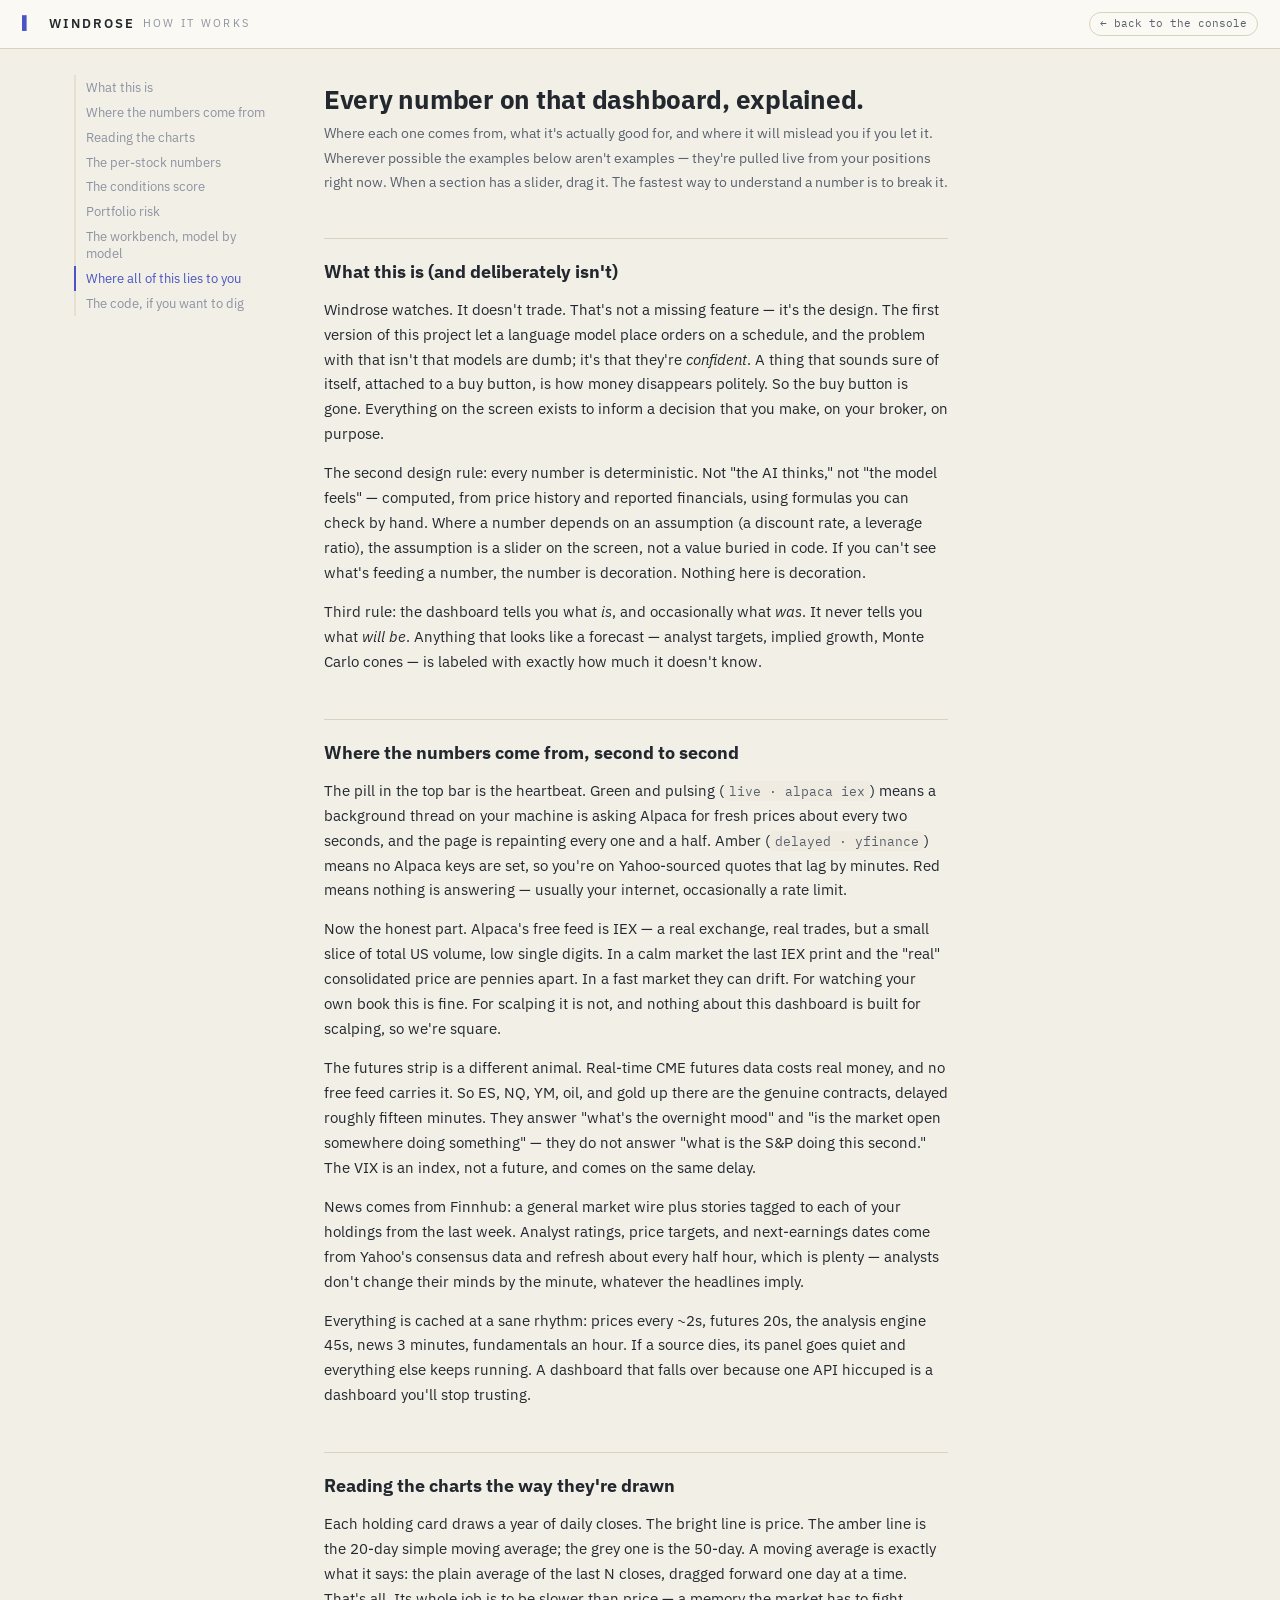
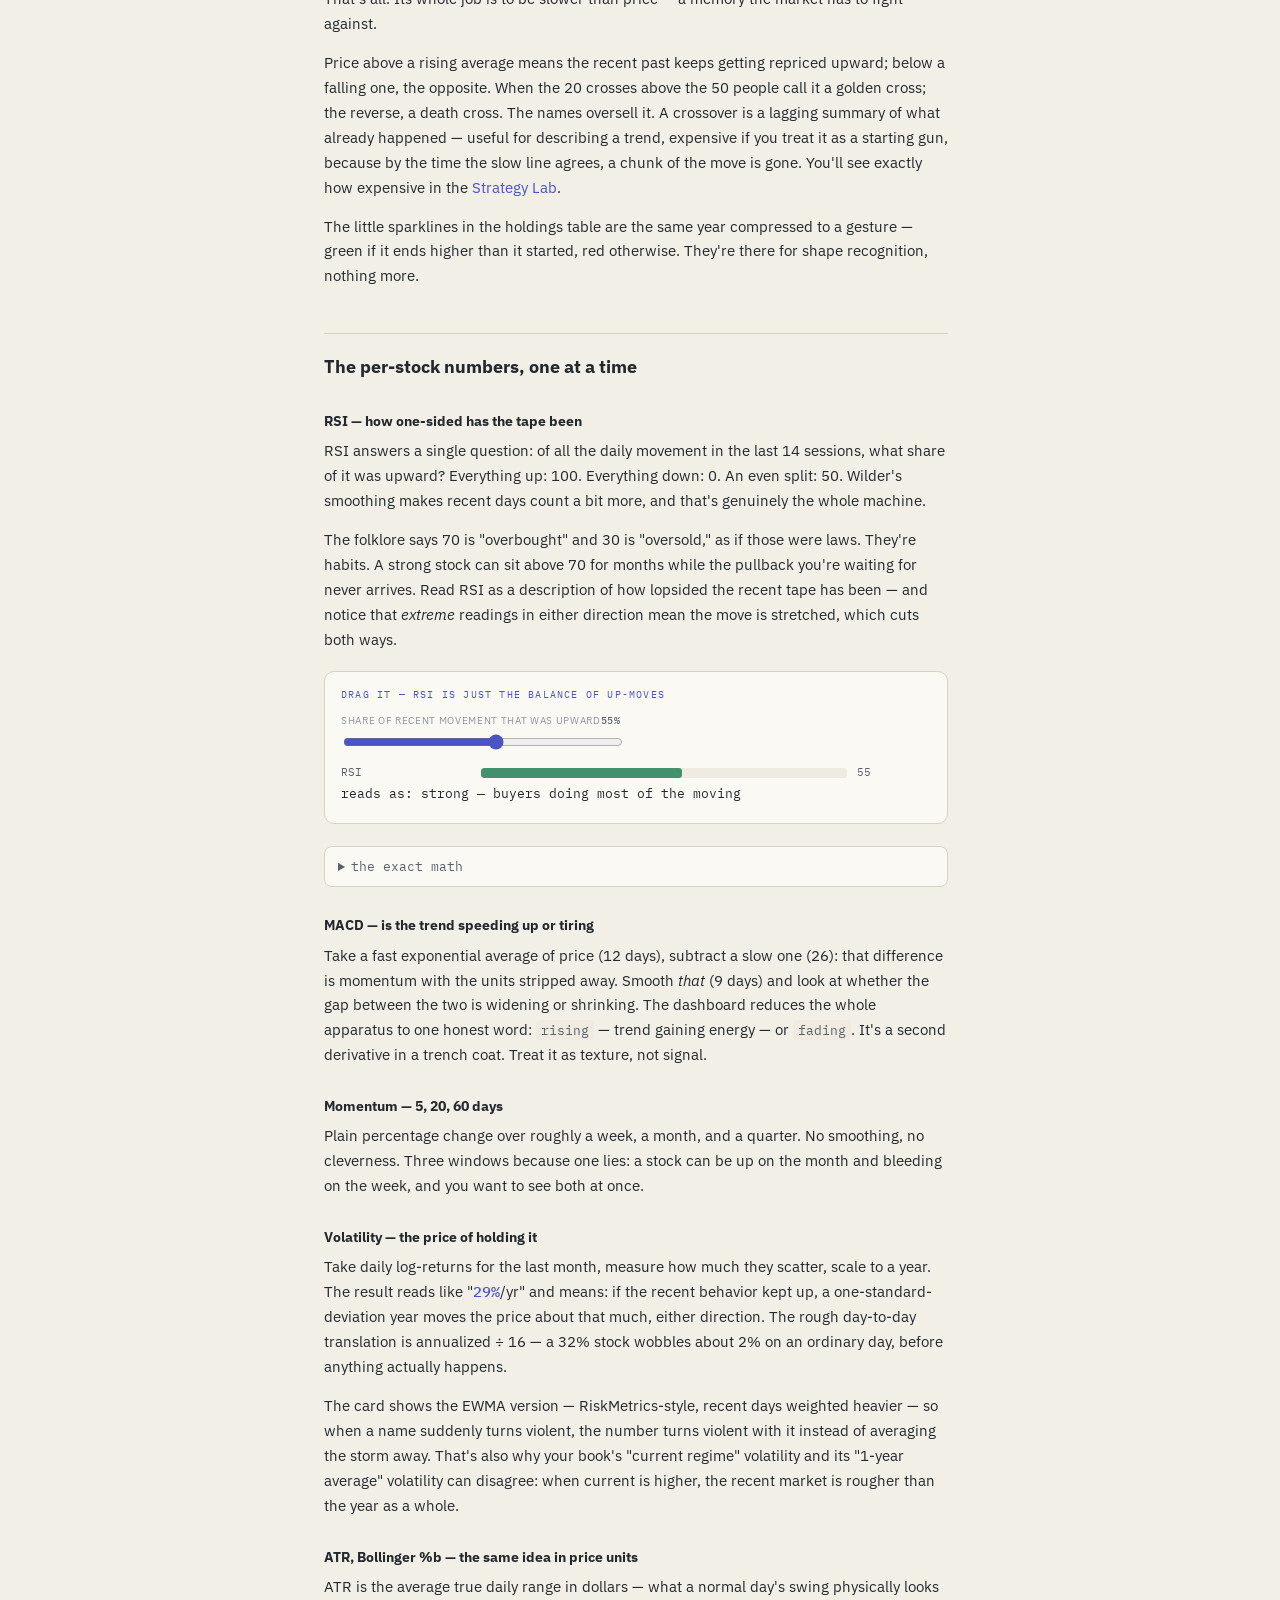
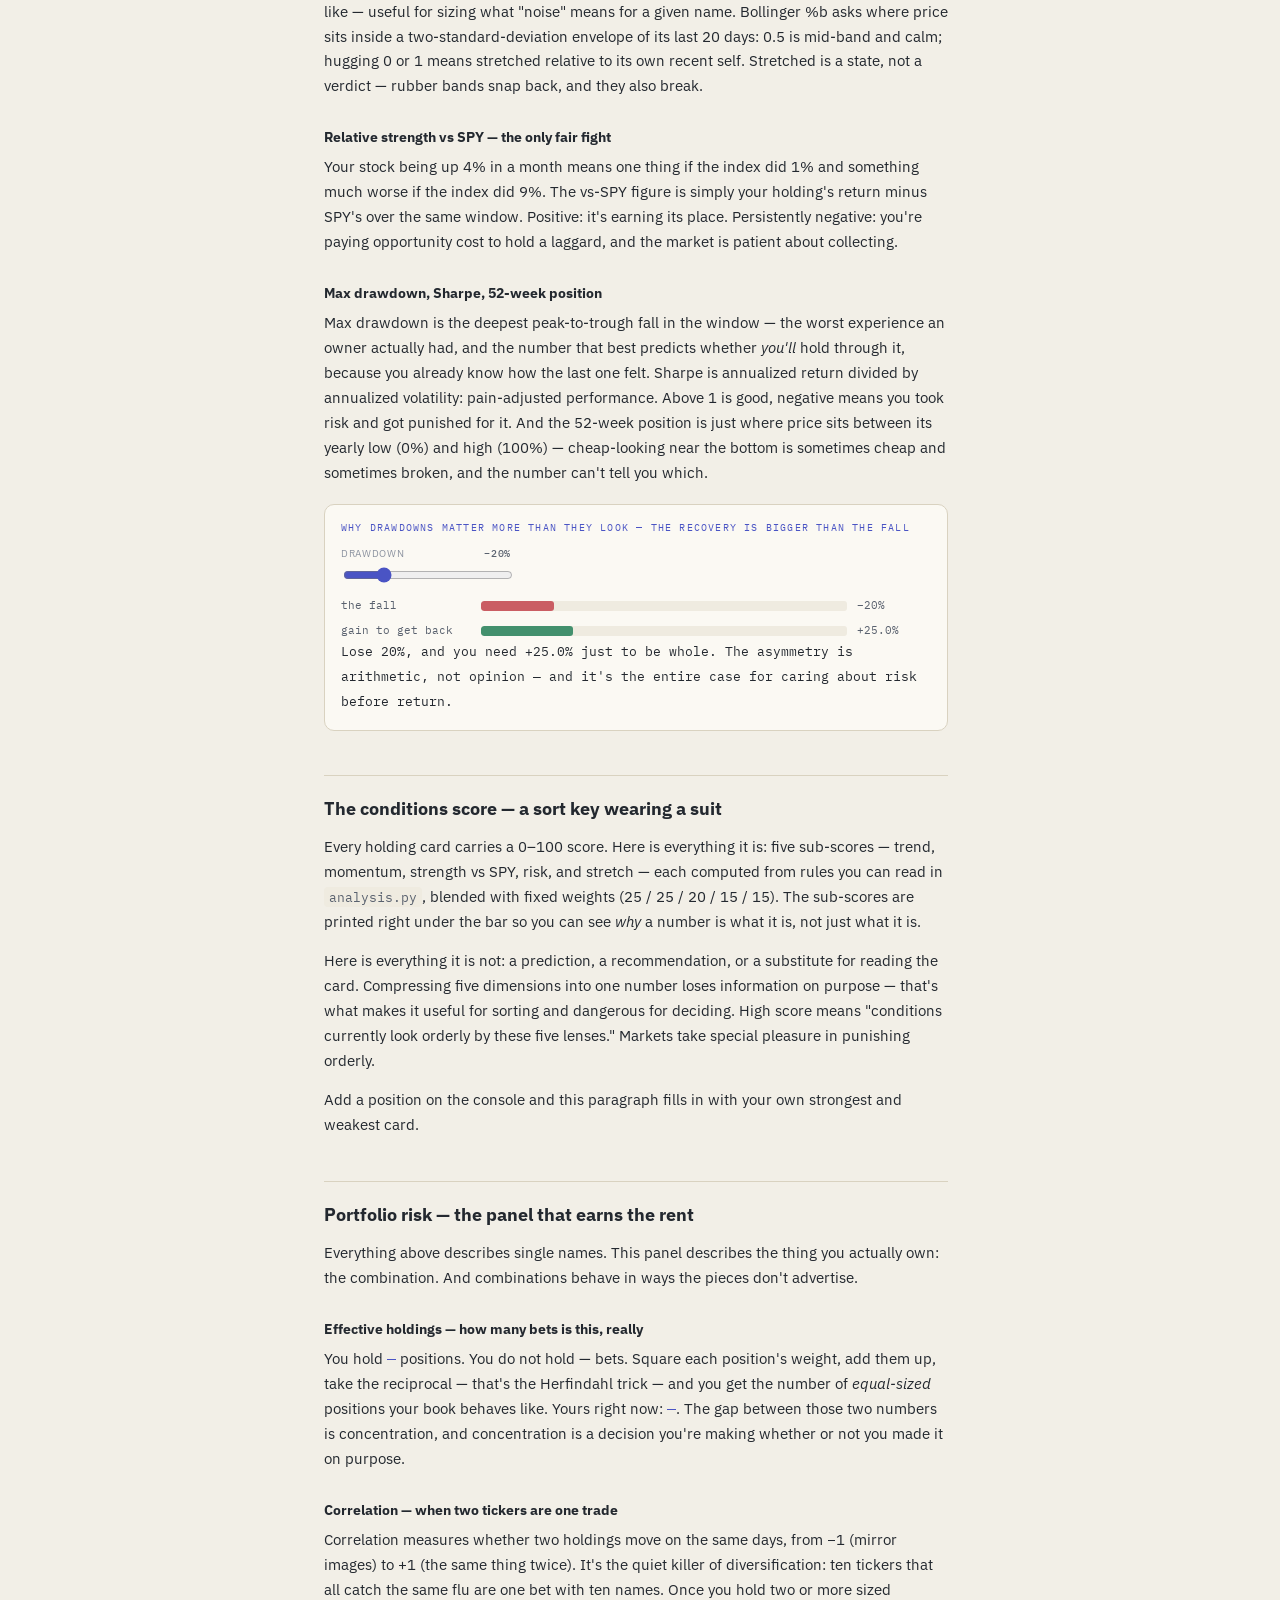
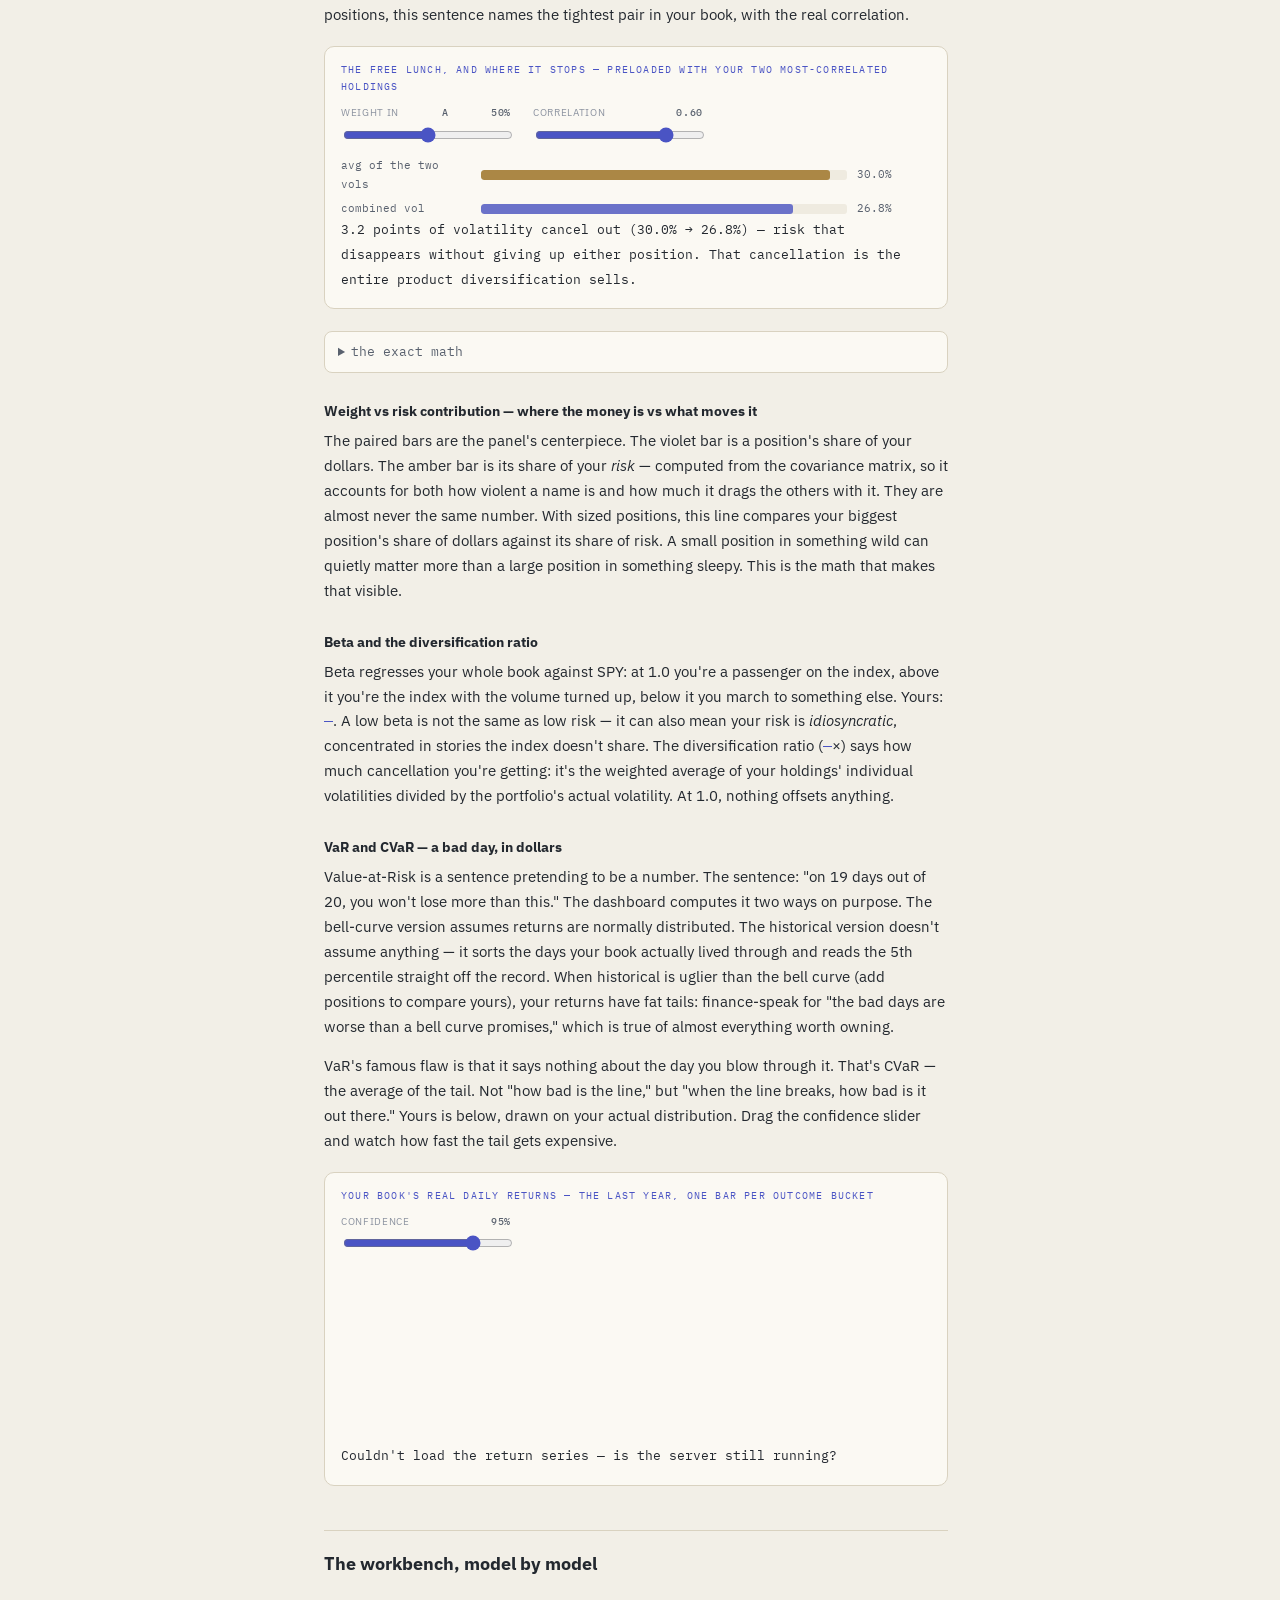
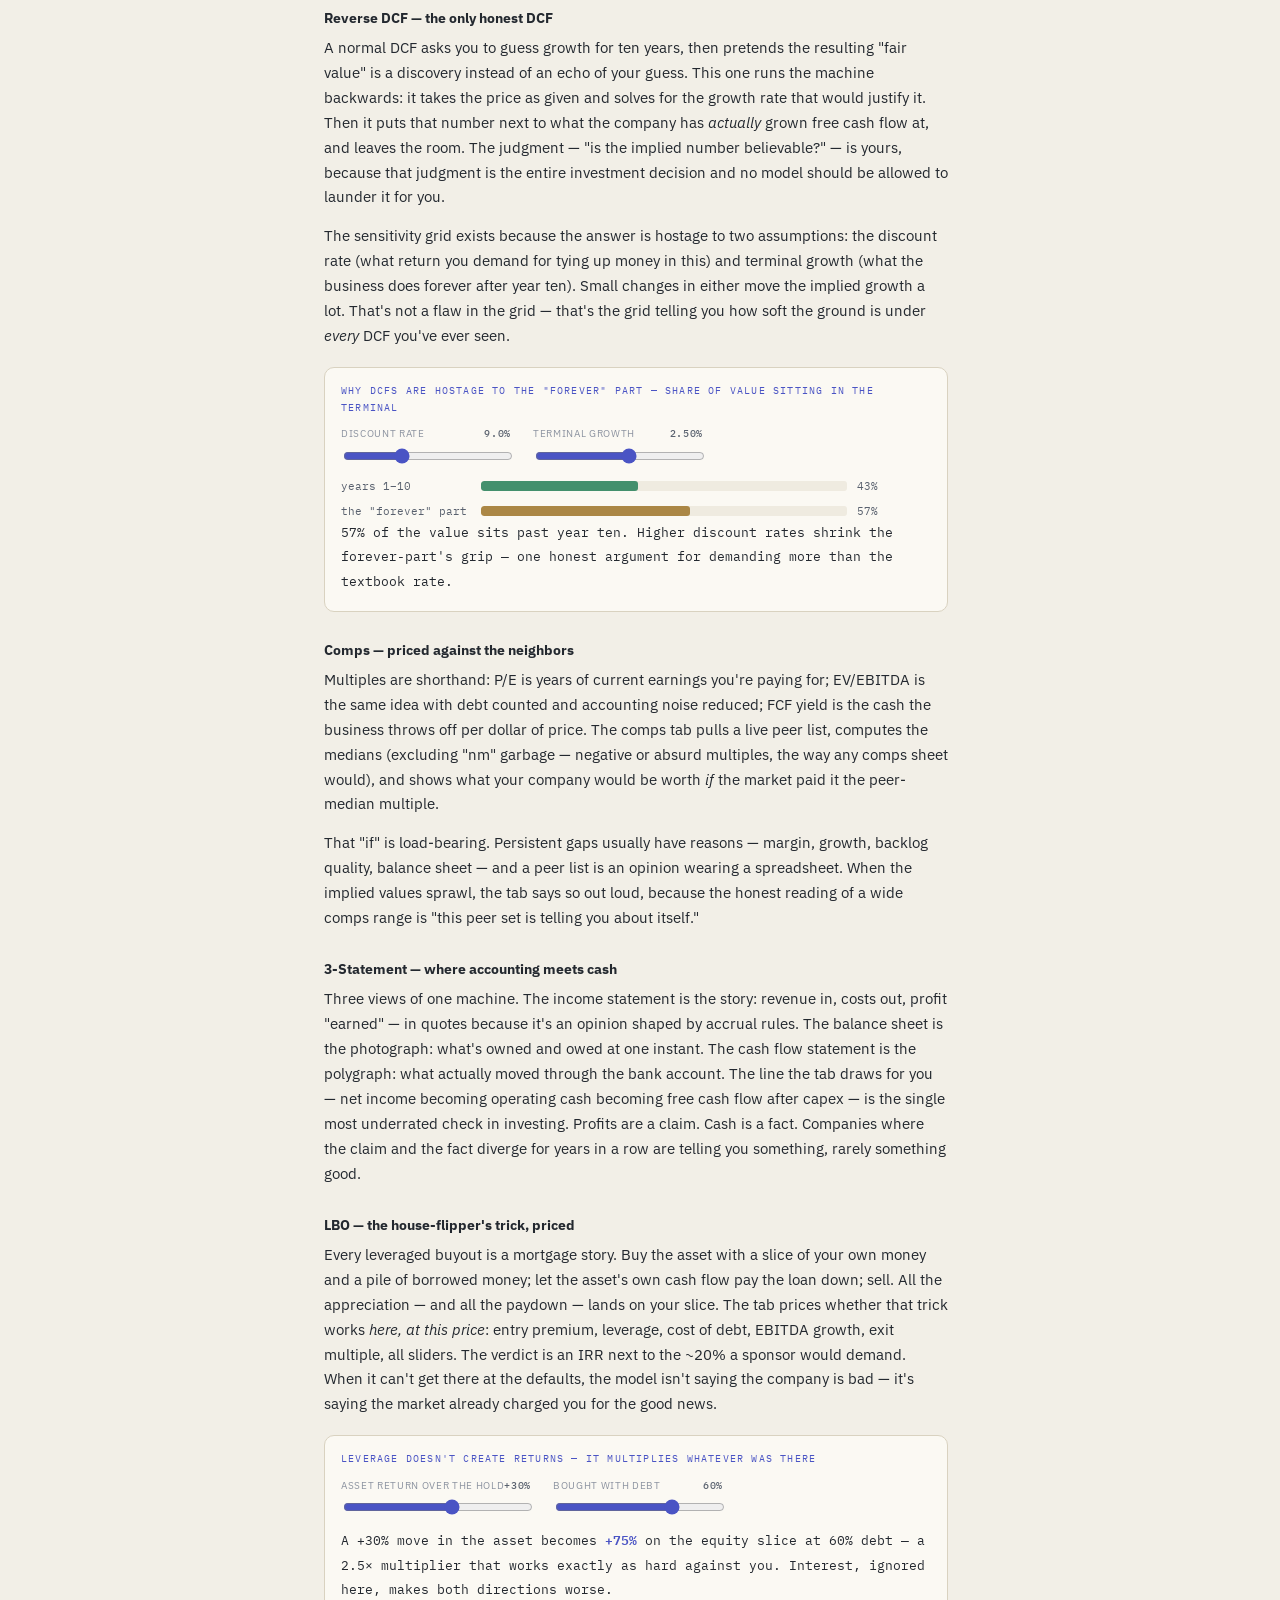
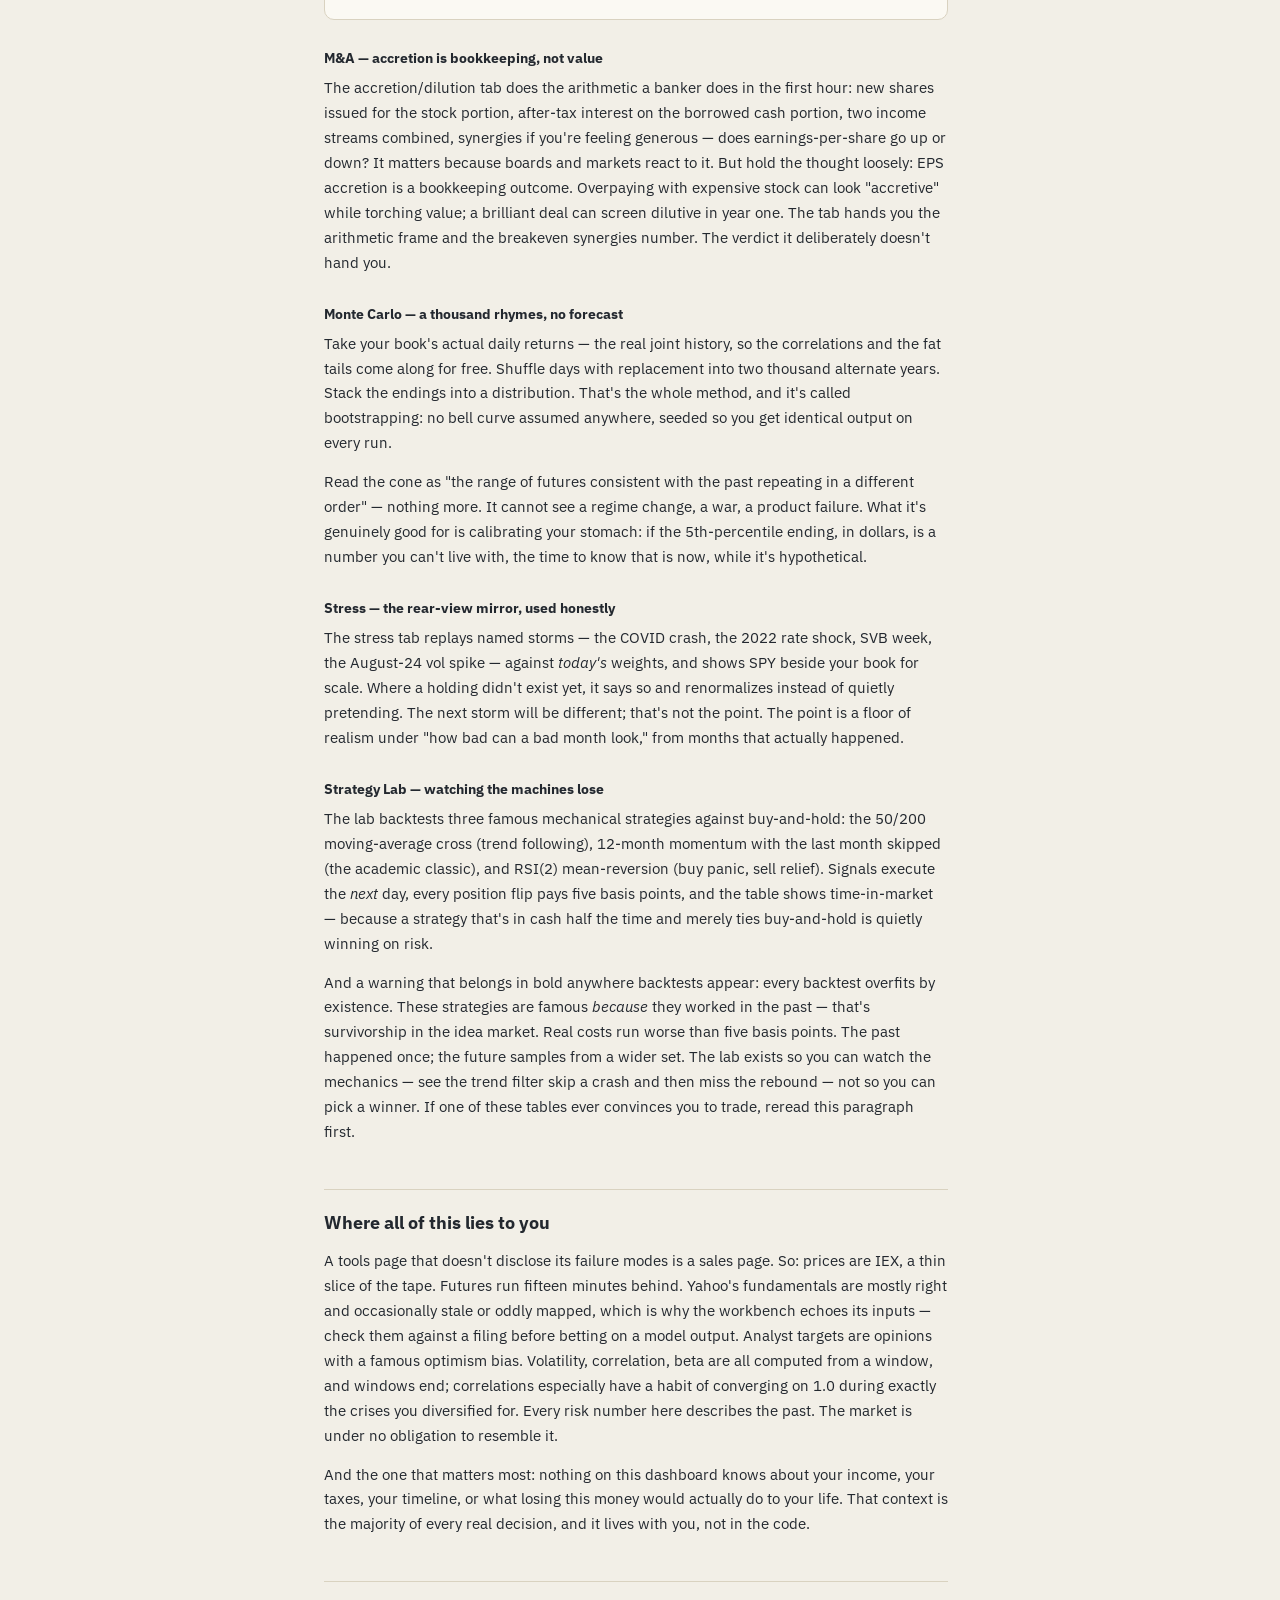
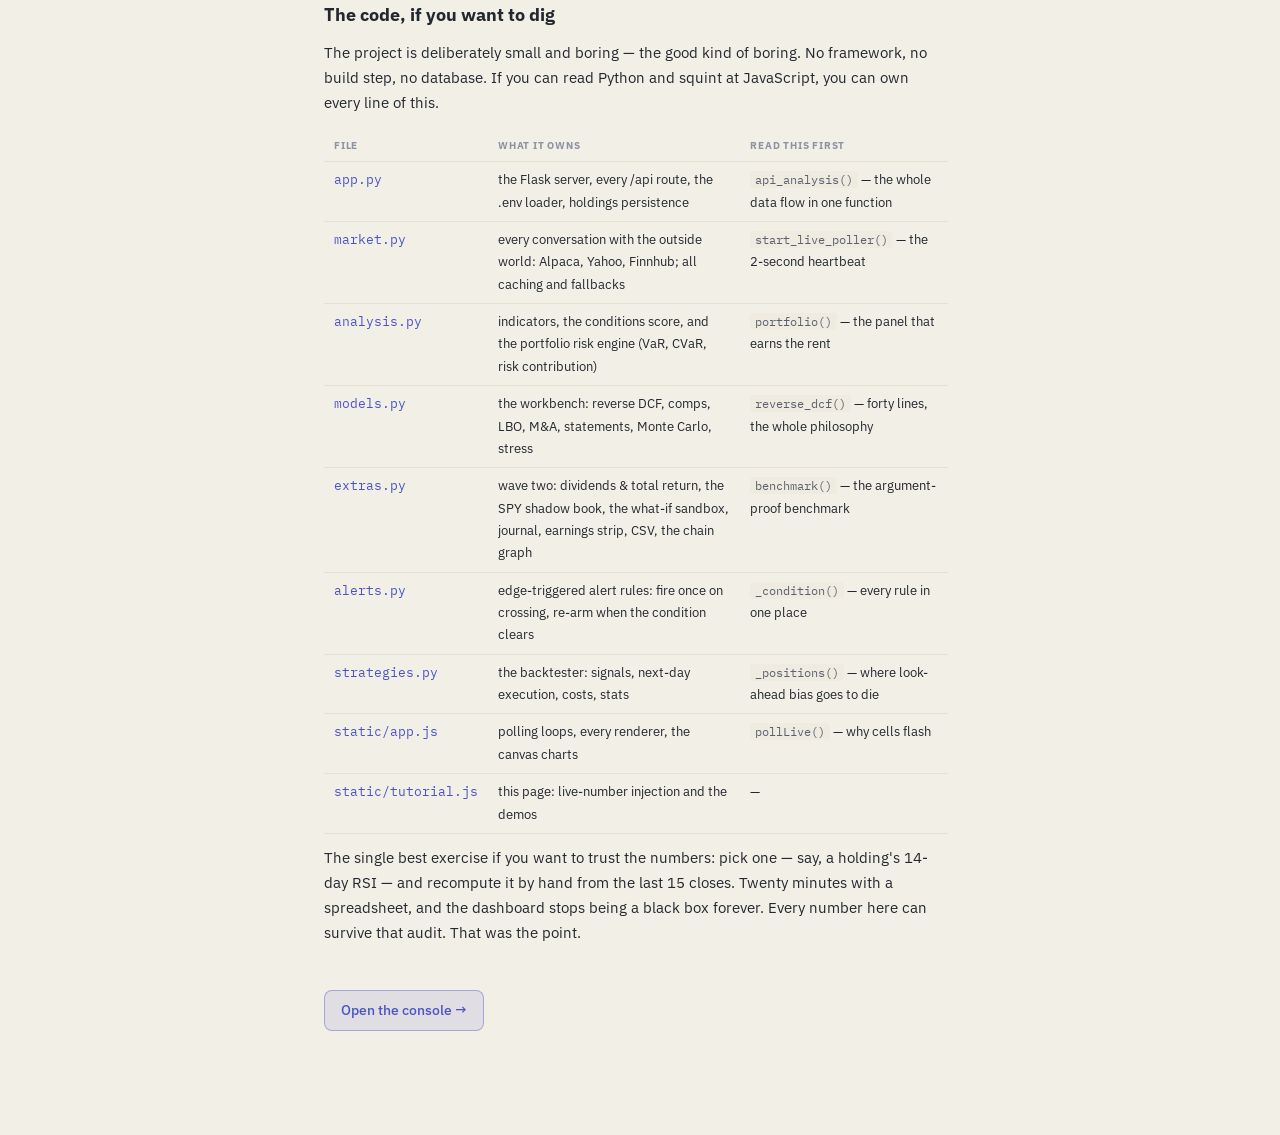
==== templates/tutorial.html @ 2a26887d "Windrose — a private, local investing console" ====
<!DOCTYPE html>
<html lang="en">
<head>
  <meta charset="utf-8">
  <meta name="viewport" content="width=device-width, initial-scale=1">
  <title>Windrose — how it works</title>
  <link rel="preconnect" href="https://fonts.googleapis.com">
  <link rel="preconnect" href="https://fonts.gstatic.com" crossorigin>
  <link href="https://fonts.googleapis.com/css2?family=IBM+Plex+Mono:wght@400;500;600&family=IBM+Plex+Sans:wght@400;500;600&display=swap" rel="stylesheet">
  <link rel="stylesheet" href="/static/style.css">
  <script>try{var p=localStorage.getItem("ledger-theme");if(["paper","graphite"].indexOf(p)<0)p="auto";var t=p==="auto"?(matchMedia("(prefers-color-scheme: light)").matches?"paper":"graphite"):p;document.documentElement.dataset.theme=t}catch(e){document.documentElement.dataset.theme="graphite"}</script>
</head>
<body>

<header class="topbar">
  <div class="brand"><span class="mark">▌</span> WINDROSE <span class="sub">HOW IT WORKS</span></div>
  <div class="spacer"></div>
  <a class="learnlink" href="/">← back to the console</a>
</header>

<div class="tut">

  <nav class="toc" id="toc">
    <a href="#what">What this is</a>
    <a href="#live">Where the numbers come from</a>
    <a href="#charts">Reading the charts</a>
    <a href="#perstock">The per-stock numbers</a>
    <a href="#score">The conditions score</a>
    <a href="#portfolio-risk">Portfolio risk</a>
    <a href="#models">The workbench, model by model</a>
    <a href="#limits">Where all of this lies to you</a>
    <a href="#code">The code, if you want to dig</a>
  </nav>

  <main class="prose">

    <div id="firstrun" class="firstrun" style="display:none">
      <b>First launch.</b> This page opens once so the dashboard never has to explain itself twice — skim it or read it
      properly, then head to the console below. It stays one click away (the <span class="mono">learn</span> pill, top
      bar) whenever a number stops making sense.
      <a class="cta" href="/">Open the console →</a>
    </div>

    <h1>Every number on that dashboard, explained.</h1>
    <p class="sub">Where each one comes from, what it's actually good for, and where it will mislead you if you let it.
    Wherever possible the examples below aren't examples — they're pulled live from your positions right now.
    When a section has a slider, drag it. The fastest way to understand a number is to break it.</p>

    <h2 id="what">What this is (and deliberately isn't)</h2>

    <p>Windrose watches. It doesn't trade. That's not a missing feature — it's the design. The first version of this
    project let a language model place orders on a schedule, and the problem with that isn't that models are dumb;
    it's that they're <em>confident</em>. A thing that sounds sure of itself, attached to a buy button, is how money
    disappears politely. So the buy button is gone. Everything on the screen exists to inform a decision that you
    make, on your broker, on purpose.</p>

    <p>The second design rule: every number is deterministic. Not "the AI thinks," not "the model feels" — computed,
    from price history and reported financials, using formulas you can check by hand. Where a number depends on an
    assumption (a discount rate, a leverage ratio), the assumption is a slider on the screen, not a value buried in
    code. If you can't see what's feeding a number, the number is decoration. Nothing here is decoration.</p>

    <p>Third rule: the dashboard tells you what <em>is</em>, and occasionally what <em>was</em>. It never tells you
    what <em>will be</em>. Anything that looks like a forecast — analyst targets, implied growth, Monte Carlo cones —
    is labeled with exactly how much it doesn't know.</p>

    <h2 id="live">Where the numbers come from, second to second</h2>

    <p>The pill in the top bar is the heartbeat. Green and pulsing (<span class="mono">live · alpaca iex</span>) means
    a background thread on your machine is asking Alpaca for fresh prices about every two seconds, and the page is
    repainting every one and a half. Amber (<span class="mono">delayed · yfinance</span>) means no Alpaca keys are
    set, so you're on Yahoo-sourced quotes that lag by minutes. Red means nothing is answering — usually your
    internet, occasionally a rate limit.</p>

    <p>Now the honest part. Alpaca's free feed is IEX — a real exchange, real trades, but a small slice of total US
    volume, low single digits. In a calm market the last IEX print and the "real" consolidated price are pennies
    apart. In a fast market they can drift. For watching your own book this is fine. For scalping it is not, and
    nothing about this dashboard is built for scalping, so we're square.</p>

    <p>The futures strip is a different animal. Real-time CME futures data costs real money, and no free feed carries
    it. So ES, NQ, YM, oil, and gold up there are the genuine contracts, delayed roughly fifteen minutes. They answer
    "what's the overnight mood" and "is the market open somewhere doing something" — they do not answer "what is the
    S&amp;P doing this second." The VIX is an index, not a future, and comes on the same delay.</p>

    <p>News comes from Finnhub: a general market wire plus stories tagged to each of your holdings from the last week.
    Analyst ratings, price targets, and next-earnings dates come from Yahoo's consensus data and refresh about every
    half hour, which is plenty — analysts don't change their minds by the minute, whatever the headlines imply.</p>

    <p>Everything is cached at a sane rhythm: prices every ~2s, futures 20s, the analysis engine 45s, news 3 minutes,
    fundamentals an hour. If a source dies, its panel goes quiet and everything else keeps running. A dashboard that
    falls over because one API hiccuped is a dashboard you'll stop trusting.</p>

    <h2 id="charts">Reading the charts the way they're drawn</h2>

    <p>Each holding card draws a year of daily closes. The bright line is price. The amber line is the 20-day simple
    moving average; the grey one is the 50-day. A moving average is exactly what it says: the plain average of the
    last N closes, dragged forward one day at a time. That's all. Its whole job is to be slower than price — a
    memory the market has to fight against.</p>

    <p>Price above a rising average means the recent past keeps getting repriced upward; below a falling one, the
    opposite. When the 20 crosses above the 50 people call it a golden cross; the reverse, a death cross. The names
    oversell it. A crossover is a lagging summary of what already happened — useful for describing a trend, expensive
    if you treat it as a starting gun, because by the time the slow line agrees, a chunk of the move is gone. You'll
    see exactly how expensive in the <a href="#models">Strategy Lab</a>.</p>

    <p>The little sparklines in the holdings table are the same year compressed to a gesture — green if it ends higher
    than it started, red otherwise. They're there for shape recognition, nothing more.</p>

    <h2 id="perstock">The per-stock numbers, one at a time</h2>

    <h3>RSI — how one-sided has the tape been</h3>
    <p>RSI answers a single question: of all the daily movement in the last 14 sessions, what share of it was upward?
    Everything up: 100. Everything down: 0. An even split: 50. Wilder's smoothing makes recent days count a bit more,
    and that's genuinely the whole machine.</p>
    <p>The folklore says 70 is "overbought" and 30 is "oversold," as if those were laws. They're habits. A strong
    stock can sit above 70 for months while the pullback you're waiting for never arrives. Read RSI as a description
    of how lopsided the recent tape has been — and notice that <em>extreme</em> readings in either direction mean the
    move is stretched, which cuts both ways.</p>

    <div class="demo" id="demo-rsi">
      <div class="dt">Drag it — RSI is just the balance of up-moves</div>
      <div class="ctlrow">
        <div class="ctl"><label>share of recent movement that was upward <b id="rsi-lab">55%</b></label>
        <input type="range" id="rsi-in" min="0" max="100" step="1" value="55"></div>
      </div>
      <div class="bars">
        <div class="brow"><span>RSI</span><div class="btrack"><div class="bfill" id="rsi-bar" style="width:55%"></div></div><span id="rsi-out">55</span></div>
      </div>
      <div class="out" id="rsi-zone">reads as: neutral</div>
    </div>

    <details><summary>the exact math</summary><div>
      <div class="frm">avgGain = Wilder-smoothed mean of up-moves (14d)
avgLoss = Wilder-smoothed mean of down-moves (14d)
RSI     = 100 × avgGain / (avgGain + avgLoss)</div>
      Wilder smoothing: each day, new_avg = (13 × old_avg + today) / 14 — an exponential average with a slow decay,
      so a monster day fades over weeks instead of dropping off a cliff on day 15.
    </div></details>

    <h3>MACD — is the trend speeding up or tiring</h3>
    <p>Take a fast exponential average of price (12 days), subtract a slow one (26): that difference is momentum with
    the units stripped away. Smooth <em>that</em> (9 days) and look at whether the gap between the two is widening or
    shrinking. The dashboard reduces the whole apparatus to one honest word: <span class="mono">rising</span> —
    trend gaining energy — or <span class="mono">fading</span>. It's a second derivative in a trench coat. Treat it
    as texture, not signal.</p>

    <h3>Momentum — 5, 20, 60 days</h3>
    <p>Plain percentage change over roughly a week, a month, and a quarter. No smoothing, no cleverness. Three windows
    because one lies: a stock can be up on the month and bleeding on the week, and you want to see both at once.</p>

    <h3>Volatility — the price of holding it</h3>
    <p>Take daily log-returns for the last month, measure how much they scatter, scale to a year. The result reads
    like "<span class="n">29%</span>/yr" and means: if the recent behavior kept up, a one-standard-deviation year
    moves the price about that much, either direction. The rough day-to-day translation is annualized ÷ 16 — a 32%
    stock wobbles about 2% on an ordinary day, before anything actually happens.</p>
    <p>The card shows the EWMA version — RiskMetrics-style, recent days weighted heavier — so when a name suddenly
    turns violent, the number turns violent with it instead of averaging the storm away. That's also why your book's
    "current regime" volatility and its "1-year average" volatility can disagree: when current is higher, the recent
    market is rougher than the year as a whole.</p>

    <h3>ATR, Bollinger %b — the same idea in price units</h3>
    <p>ATR is the average true daily range in dollars — what a normal day's swing physically looks like — useful for
    sizing what "noise" means for a given name. Bollinger %b asks where price sits inside a two-standard-deviation
    envelope of its last 20 days: 0.5 is mid-band and calm; hugging 0 or 1 means stretched relative to its own recent
    self. Stretched is a state, not a verdict — rubber bands snap back, and they also break.</p>

    <h3>Relative strength vs SPY — the only fair fight</h3>
    <p>Your stock being up 4% in a month means one thing if the index did 1% and something much worse if the index did
    9%. The vs-SPY figure is simply your holding's return minus SPY's over the same window. Positive: it's earning its
    place. Persistently negative: you're paying opportunity cost to hold a laggard, and the market is patient about
    collecting.</p>

    <h3>Max drawdown, Sharpe, 52-week position</h3>
    <p>Max drawdown is the deepest peak-to-trough fall in the window — the worst experience an owner actually had, and
    the number that best predicts whether <em>you'll</em> hold through it, because you already know how the last one
    felt. Sharpe is annualized return divided by annualized volatility: pain-adjusted performance. Above 1 is good,
    negative means you took risk and got punished for it. And the 52-week position is just where price sits between
    its yearly low (0%) and high (100%) — cheap-looking near the bottom is sometimes cheap and sometimes broken, and
    the number can't tell you which.</p>

    <div class="demo" id="demo-dd">
      <div class="dt">Why drawdowns matter more than they look — the recovery is bigger than the fall</div>
      <div class="ctlrow">
        <div class="ctl"><label>drawdown <b id="dd-lab">−20%</b></label>
        <input type="range" id="dd-in" min="1" max="90" step="1" value="20"></div>
      </div>
      <div class="bars">
        <div class="brow"><span>the fall</span><div class="btrack"><div class="bfill red" id="dd-bar1" style="width:20%"></div></div><span id="dd-o1">−20%</span></div>
        <div class="brow"><span>gain to get back</span><div class="btrack"><div class="bfill green" id="dd-bar2" style="width:25%"></div></div><span id="dd-o2">+25%</span></div>
      </div>
      <div class="out" id="dd-read">Lose 20%, and you need +25% just to be whole. The asymmetry is arithmetic, not opinion — and it's the entire case for caring about risk before return.</div>
    </div>

    <h2 id="score">The conditions score — a sort key wearing a suit</h2>

    <p>Every holding card carries a 0–100 score. Here is everything it is: five sub-scores — trend, momentum,
    strength vs SPY, risk, and stretch — each computed from rules you can read in <span class="mono">analysis.py</span>,
    blended with fixed weights (25 / 25 / 20 / 15 / 15). The sub-scores are printed right under the bar so you can see
    <em>why</em> a number is what it is, not just what it is.</p>

    <p>Here is everything it is not: a prediction, a recommendation, or a substitute for reading the card. Compressing
    five dimensions into one number loses information on purpose — that's what makes it useful for sorting and
    dangerous for deciding. High score means "conditions currently look orderly by these five lenses." Markets take
    special pleasure in punishing orderly.</p>

    <p id="score-live-line">Right now your strongest card by this measure is <span class="n" data-live="best-sym">—</span>
    at <span class="n" data-live="best-score">—</span>, and the weakest is <span class="neg-n" data-live="worst-sym">—</span>
    at <span class="neg-n" data-live="worst-score">—</span> — go look at their sub-scores and you'll see the shape of the
    difference immediately.</p>

    <h2 id="portfolio-risk">Portfolio risk — the panel that earns the rent</h2>

    <p>Everything above describes single names. This panel describes the thing you actually own: the combination. And
    combinations behave in ways the pieces don't advertise.</p>

    <h3>Effective holdings — how many bets is this, really</h3>
    <p>You hold <span class="n" data-live="n-pos">—</span> positions. You do not hold
    <span data-live="n-pos-2">—</span> bets. Square each position's weight, add them up, take the reciprocal — that's
    the Herfindahl trick — and you get the number of <em>equal-sized</em> positions your book behaves like. Yours
    right now: <span class="n" data-live="eff-n">—</span>. The gap between those two numbers is concentration, and
    concentration is a decision you're making whether or not you made it on purpose.</p>

    <h3>Correlation — when two tickers are one trade</h3>
    <p>Correlation measures whether two holdings move on the same days, from −1 (mirror images) to +1 (the same
    thing twice). It's the quiet killer of diversification: ten tickers that all catch the same flu are one bet with
    ten names. <span data-live="pair-line">—</span></p>

    <div class="demo" id="demo-corr">
      <div class="dt">The free lunch, and where it stops — preloaded with your two most-correlated holdings</div>
      <div class="ctlrow">
        <div class="ctl"><label>weight in <b id="c-n1">A</b> <b id="c-wlab">50%</b></label>
        <input type="range" id="c-w" min="0" max="100" step="1" value="50"></div>
        <div class="ctl"><label>correlation <b id="c-rlab">0.60</b></label>
        <input type="range" id="c-r" min="-100" max="100" step="5" value="60"></div>
      </div>
      <div class="bars">
        <div class="brow"><span>avg of the two vols</span><div class="btrack"><div class="bfill amber" id="c-bar1"></div></div><span id="c-o1">—</span></div>
        <div class="brow"><span>combined vol</span><div class="btrack"><div class="bfill" id="c-bar2"></div></div><span id="c-o2">—</span></div>
      </div>
      <div class="out" id="c-read">—</div>
    </div>

    <details><summary>the exact math</summary><div>
      <div class="frm">σ_p² = w²σ₁² + (1−w)²σ₂² + 2·w·(1−w)·ρ·σ₁·σ₂</div>
      The whole benefit of diversification lives in that last term. At ρ = 1 the combined volatility is just the
      weighted average — zero benefit. Every step below 1 is risk that cancels instead of adding. Negative ρ is the
      good stuff and nearly impossible to find between two long equity positions.
    </div></details>

    <h3>Weight vs risk contribution — where the money is vs what moves it</h3>
    <p>The paired bars are the panel's centerpiece. The violet bar is a position's share of your dollars. The amber
    bar is its share of your <em>risk</em> — computed from the covariance matrix, so it accounts for both how violent
    a name is and how much it drags the others with it. They are almost never the same number.
    <span data-live="rc-line">—</span> A small position in something wild can quietly matter more than a large
    position in something sleepy. This is the math that makes that visible.</p>

    <h3>Beta and the diversification ratio</h3>
    <p>Beta regresses your whole book against SPY: at 1.0 you're a passenger on the index, above it you're the index
    with the volume turned up, below it you march to something else. Yours: <span class="n" data-live="beta">—</span>.
    A low beta is not the same as low risk — it can also mean your risk is <em>idiosyncratic</em>, concentrated in
    stories the index doesn't share. The diversification ratio (<span class="n" data-live="div-ratio">—</span>×) says
    how much cancellation you're getting: it's the weighted average of your holdings' individual volatilities divided
    by the portfolio's actual volatility. At 1.0, nothing offsets anything.</p>

    <h3>VaR and CVaR — a bad day, in dollars</h3>
    <p>Value-at-Risk is a sentence pretending to be a number. The sentence: "on 19 days out of 20, you won't lose more
    than this." The dashboard computes it two ways on purpose. The bell-curve version assumes returns are normally
    distributed. The historical version doesn't assume anything — it sorts the days your book actually lived through
    and reads the 5th percentile straight off the record. When historical is uglier than the bell curve
    (<span data-live="var-compare">—</span>), your returns have fat tails: finance-speak for
    "the bad days are worse than a bell curve promises," which is true of almost everything worth owning.</p>
    <p>VaR's famous flaw is that it says nothing about the day you blow through it. That's CVaR — the average of the
    tail. Not "how bad is the line," but "when the line breaks, how bad is it out there." Yours is below, drawn on
    your actual distribution. Drag the confidence slider and watch how fast the tail gets expensive.</p>

    <div class="demo" id="demo-var">
      <div class="dt">Your book's real daily returns — the last year, one bar per outcome bucket</div>
      <div class="ctlrow">
        <div class="ctl"><label>confidence <b id="v-lab">95%</b></label>
        <input type="range" id="v-in" min="80" max="99" step="1" value="95"></div>
      </div>
      <canvas class="tchart" id="v-hist"></canvas>
      <div class="out" id="v-read">—</div>
    </div>

    <h2 id="models">The workbench, model by model</h2>

    <h3>Reverse DCF — the only honest DCF</h3>
    <p>A normal DCF asks you to guess growth for ten years, then pretends the resulting "fair value" is a discovery
    instead of an echo of your guess. This one runs the machine backwards: it takes the price as given and solves for
    the growth rate that would justify it. Then it puts that number next to what the company has <em>actually</em>
    grown free cash flow at, and leaves the room. The judgment — "is the implied number believable?" — is yours,
    because that judgment is the entire investment decision and no model should be allowed to launder it for you.</p>
    <p>The sensitivity grid exists because the answer is hostage to two assumptions: the discount rate (what return
    you demand for tying up money in this) and terminal growth (what the business does forever after year ten).
    Small changes in either move the implied growth a lot. That's not a flaw in the grid — that's the grid telling
    you how soft the ground is under <em>every</em> DCF you've ever seen.</p>

    <div class="demo" id="demo-tv">
      <div class="dt">Why DCFs are hostage to the "forever" part — share of value sitting in the terminal</div>
      <div class="ctlrow">
        <div class="ctl"><label>discount rate <b id="tv-rlab">9%</b></label>
        <input type="range" id="tv-r" min="6" max="15" step="0.5" value="9"></div>
        <div class="ctl"><label>terminal growth <b id="tv-glab">2.5%</b></label>
        <input type="range" id="tv-g" min="0" max="4.5" step="0.25" value="2.5"></div>
      </div>
      <div class="bars">
        <div class="brow"><span>years 1–10</span><div class="btrack"><div class="bfill green" id="tv-b1"></div></div><span id="tv-o1">—</span></div>
        <div class="brow"><span>the "forever" part</span><div class="btrack"><div class="bfill amber" id="tv-b2"></div></div><span id="tv-o2">—</span></div>
      </div>
      <div class="out" id="tv-read">—</div>
    </div>

    <h3>Comps — priced against the neighbors</h3>
    <p>Multiples are shorthand: P/E is years of current earnings you're paying for; EV/EBITDA is the same idea with
    debt counted and accounting noise reduced; FCF yield is the cash the business throws off per dollar of price. The
    comps tab pulls a live peer list, computes the medians (excluding "nm" garbage — negative or absurd multiples,
    the way any comps sheet would), and shows what your company would be worth <em>if</em> the market paid it the
    peer-median multiple.</p>
    <p>That "if" is load-bearing. Persistent gaps usually have reasons — margin, growth, backlog quality, balance
    sheet — and a peer list is an opinion wearing a spreadsheet. When the implied values sprawl, the tab says so out
    loud, because the honest reading of a wide comps range is "this peer set is telling you about itself."</p>

    <h3>3-Statement — where accounting meets cash</h3>
    <p>Three views of one machine. The income statement is the story: revenue in, costs out, profit "earned" — in
    quotes because it's an opinion shaped by accrual rules. The balance sheet is the photograph: what's owned and owed
    at one instant. The cash flow statement is the polygraph: what actually moved through the bank account. The line
    the tab draws for you — net income becoming operating cash becoming free cash flow after capex — is the single
    most underrated check in investing. Profits are a claim. Cash is a fact. Companies where the claim and the fact
    diverge for years in a row are telling you something, rarely something good.</p>

    <h3>LBO — the house-flipper's trick, priced</h3>
    <p>Every leveraged buyout is a mortgage story. Buy the asset with a slice of your own money and a pile of borrowed
    money; let the asset's own cash flow pay the loan down; sell. All the appreciation — and all the paydown — lands
    on your slice. The tab prices whether that trick works <em>here, at this price</em>: entry premium, leverage, cost
    of debt, EBITDA growth, exit multiple, all sliders. The verdict is an IRR next to the ~20% a sponsor would demand.
    When it can't get there at the defaults, the model isn't saying the company is bad — it's saying the market
    already charged you for the good news.</p>

    <div class="demo" id="demo-lev">
      <div class="dt">Leverage doesn't create returns — it multiplies whatever was there</div>
      <div class="ctlrow">
        <div class="ctl"><label>asset return over the hold <b id="lv-alab">+30%</b></label>
        <input type="range" id="lv-a" min="-40" max="80" step="5" value="30"></div>
        <div class="ctl"><label>bought with debt <b id="lv-dlab">60%</b></label>
        <input type="range" id="lv-d" min="0" max="85" step="5" value="60"></div>
      </div>
      <div class="out" id="lv-read">—</div>
    </div>

    <h3>M&amp;A — accretion is bookkeeping, not value</h3>
    <p>The accretion/dilution tab does the arithmetic a banker does in the first hour: new shares issued for the stock
    portion, after-tax interest on the borrowed cash portion, two income streams combined, synergies if you're feeling
    generous — does earnings-per-share go up or down? It matters because boards and markets react to it. But hold the
    thought loosely: EPS accretion is a bookkeeping outcome. Overpaying with expensive stock can look "accretive" while
    torching value; a brilliant deal can screen dilutive in year one. The tab hands you the arithmetic frame and the
    breakeven synergies number. The verdict it deliberately doesn't hand you.</p>

    <h3>Monte Carlo — a thousand rhymes, no forecast</h3>
    <p>Take your book's actual daily returns — the real joint history, so the correlations and the fat tails come
    along for free. Shuffle days with replacement into two thousand alternate years. Stack the endings into a
    distribution. That's the whole method, and it's called bootstrapping: no bell curve assumed anywhere, seeded so
    you get identical output on every run.</p>
    <p>Read the cone as "the range of futures consistent with the past repeating in a different order" — nothing
    more. It cannot see a regime change, a war, a product failure. What it's genuinely good for is calibrating your
    stomach: if the 5th-percentile ending, in dollars, is a number you can't live with, the time to know that is now,
    while it's hypothetical.</p>

    <h3>Stress — the rear-view mirror, used honestly</h3>
    <p>The stress tab replays named storms — the COVID crash, the 2022 rate shock, SVB week, the August-24 vol spike —
    against <em>today's</em> weights, and shows SPY beside your book for scale. Where a holding didn't exist yet, it
    says so and renormalizes instead of quietly pretending. The next storm will be different; that's not the point.
    The point is a floor of realism under "how bad can a bad month look," from months that actually happened.</p>

    <h3>Strategy Lab — watching the machines lose</h3>
    <p>The lab backtests three famous mechanical strategies against buy-and-hold: the 50/200 moving-average cross
    (trend following), 12-month momentum with the last month skipped (the academic classic), and RSI(2) mean-reversion
    (buy panic, sell relief). Signals execute the <em>next</em> day, every position flip pays five basis points, and
    the table shows time-in-market — because a strategy that's in cash half the time and merely ties buy-and-hold is
    quietly winning on risk.</p>
    <p>And a warning that belongs in bold anywhere backtests appear: every backtest overfits by existence. These
    strategies are famous <em>because</em> they worked in the past — that's survivorship in the idea market. Real
    costs run worse than five basis points. The past happened once; the future samples from a wider set. The lab
    exists so you can watch the mechanics — see the trend filter skip a crash and then miss the rebound — not so you
    can pick a winner. If one of these tables ever convinces you to trade, reread this paragraph first.</p>

    <h2 id="limits">Where all of this lies to you</h2>

    <p>A tools page that doesn't disclose its failure modes is a sales page. So: prices are IEX, a thin slice of the
    tape. Futures run fifteen minutes behind. Yahoo's fundamentals are mostly right and occasionally stale or oddly
    mapped, which is why the workbench echoes its inputs — check them against a filing before betting on a model
    output. Analyst targets are opinions with a famous optimism bias. Volatility, correlation, beta are all computed
    from a window, and windows end; correlations especially have a habit of converging on 1.0 during exactly the
    crises you diversified for. Every risk number here describes the past. The market is under no obligation to
    resemble it.</p>

    <p>And the one that matters most: nothing on this dashboard knows about your income, your taxes, your timeline,
    or what losing this money would actually do to your life. That context is the majority of every real decision,
    and it lives with you, not in the code.</p>

    <h2 id="code">The code, if you want to dig</h2>

    <p>The project is deliberately small and boring — the good kind of boring. No framework, no build step, no
    database. If you can read Python and squint at JavaScript, you can own every line of this.</p>

    <table class="filemap">
      <tr><th>file</th><th>what it owns</th><th>read this first</th></tr>
      <tr><td>app.py</td><td>the Flask server, every /api route, the .env loader, holdings persistence</td><td><span class="mono">api_analysis()</span> — the whole data flow in one function</td></tr>
      <tr><td>market.py</td><td>every conversation with the outside world: Alpaca, Yahoo, Finnhub; all caching and fallbacks</td><td><span class="mono">start_live_poller()</span> — the 2-second heartbeat</td></tr>
      <tr><td>analysis.py</td><td>indicators, the conditions score, and the portfolio risk engine (VaR, CVaR, risk contribution)</td><td><span class="mono">portfolio()</span> — the panel that earns the rent</td></tr>
      <tr><td>models.py</td><td>the workbench: reverse DCF, comps, LBO, M&amp;A, statements, Monte Carlo, stress</td><td><span class="mono">reverse_dcf()</span> — forty lines, the whole philosophy</td></tr>
      <tr><td>extras.py</td><td>wave two: dividends &amp; total return, the SPY shadow book, the what-if sandbox, journal, earnings strip, CSV, the chain graph</td><td><span class="mono">benchmark()</span> — the argument-proof benchmark</td></tr>
      <tr><td>alerts.py</td><td>edge-triggered alert rules: fire once on crossing, re-arm when the condition clears</td><td><span class="mono">_condition()</span> — every rule in one place</td></tr>
      <tr><td>strategies.py</td><td>the backtester: signals, next-day execution, costs, stats</td><td><span class="mono">_positions()</span> — where look-ahead bias goes to die</td></tr>
      <tr><td>static/app.js</td><td>polling loops, every renderer, the canvas charts</td><td><span class="mono">pollLive()</span> — why cells flash</td></tr>
      <tr><td>static/tutorial.js</td><td>this page: live-number injection and the demos</td><td>—</td></tr>
    </table>

    <p>The single best exercise if you want to trust the numbers: pick one — say, a holding's 14-day RSI — and recompute it by hand
    from the last 15 closes. Twenty minutes with a spreadsheet, and the dashboard stops being a black box forever.
    Every number here can survive that audit. That was the point.</p>

    <p style="margin-top:34px"><a class="cta" href="/">Open the console →</a></p>

  </main>
</div>

<script src="/static/tutorial.js"></script>
</body>
</html>
---- static/style.css ----
/* ============================================================================
   Windrose v2 — console stylesheet
   Deep-ink instrument panel, IBM Plex. Iris = structure/active. Green/red are
   strictly gains/losses. Amber appears only on risk callouts.
   Signature: paired weight-vs-risk bars — where your money is vs what moves it.
   ========================================================================== */

:root {
  --ink:        #0A0C12;
  --panel:      #10141D;
  --panel-2:    #151A26;
  --line:       #222938;
  --line-soft:  #191F2C;
  --text:       #E9EDF4;
  --text-2:     #9AA4B6;
  --text-dim:   #5C6476;
  --up:         #43B37D;
  --up-bg:      rgba(67,179,125,.14);
  --down:       #E5565C;
  --down-bg:    rgba(229,86,92,.14);
  --accent:     #7C83E8;
  --accent-dim: rgba(124,131,232,.15);
  --warn:       #D9A441;
  --warn-bg:    rgba(217,164,65,.12);

  --mono: "IBM Plex Mono", ui-monospace, "SF Mono", Menlo, monospace;
  --sans: "IBM Plex Sans", -apple-system, "Segoe UI", Roboto, sans-serif;
  --radius: 10px;
}

* { box-sizing: border-box; }

html, body {
  margin: 0;
  background: var(--ink);
  color: var(--text);
  font-family: var(--sans);
  font-size: 14px;
  line-height: 1.45;
  -webkit-font-smoothing: antialiased;
}

a { color: var(--accent); text-decoration: none; }
a:hover { text-decoration: underline; }

.num { font-family: var(--mono); font-feature-settings: "tnum" 1; }
.up   { color: var(--up); }
.down { color: var(--down); }
.dim  { color: var(--text-dim); }

/* ---- top bar ------------------------------------------------------------ */
.topbar {
  display: flex; align-items: center; gap: 16px;
  padding: 12px 22px;
  border-bottom: 1px solid var(--line);
  background: linear-gradient(180deg, #0D111A, #0A0C12);
  position: sticky; top: 0; z-index: 20;
}
.brand { font-weight: 600; letter-spacing: .15em; font-size: 13px; }
.brand .mark { color: var(--accent); }
.brand .sub { color: var(--text-dim); font-weight: 400; letter-spacing: .22em; font-size: 10.5px; }

.heartbeat {
  display: inline-flex; align-items: center; gap: 7px;
  font-family: var(--mono); font-size: 11px; color: var(--text-2);
  padding: 3px 10px; border: 1px solid var(--line); border-radius: 20px;
  background: var(--panel);
}
.dot { width: 7px; height: 7px; border-radius: 50%; background: var(--text-dim); }
.dot.on   { background: var(--up); }
.dot.warn { background: var(--warn); }
.dot.off  { background: var(--down); }
.pulse { animation: pulse .9s ease-out; }
@keyframes pulse { 0% { box-shadow: 0 0 0 0 rgba(67,179,125,.55);} 100% { box-shadow: 0 0 0 7px rgba(67,179,125,0);} }

.topbar .spacer { flex: 1; }
.mkt {
  font-family: var(--mono); font-size: 11px; letter-spacing: .06em;
  padding: 3px 10px; border-radius: 5px; border: 1px solid var(--line);
}
.mkt.open   { color: var(--up); border-color: rgba(67,179,125,.4); }
.mkt.closed { color: var(--text-dim); }
.clock { font-family: var(--mono); font-size: 12px; color: var(--text-2); min-width: 130px; text-align: right; }

/* ---- futures strip ------------------------------------------------------ */
.futures {
  display: flex; overflow-x: auto;
  border-bottom: 1px solid var(--line); background: var(--panel);
}
.fut {
  flex: 1 0 auto; min-width: 118px;
  padding: 9px 18px; border-right: 1px solid var(--line-soft);
  display: flex; flex-direction: column; gap: 1px;
}
.fut .fl { font-size: 10px; letter-spacing: .1em; color: var(--text-dim); text-transform: uppercase; }
.fut .fp { font-family: var(--mono); font-size: 15px; }
.fut .fc { font-family: var(--mono); font-size: 11px; }

/* ---- layout ------------------------------------------------------------- */
.wrap { max-width: 1440px; margin: 0 auto; padding: 18px 20px 40px; }
.row1 {
  display: grid; grid-template-columns: 7fr 5fr; gap: 16px; align-items: start;
}
@media (max-width: 1000px) { .row1 { grid-template-columns: 1fr; } }

.card {
  background: var(--panel);
  border: 1px solid var(--line);
  border-radius: var(--radius);
  padding: 16px 18px 18px;
  min-width: 0;
}
.card h2, .rowtitle {
  font-size: 11px; letter-spacing: .16em; text-transform: uppercase;
  color: var(--text-2); margin: 0 0 12px; font-weight: 600;
  display: flex; align-items: baseline; gap: 10px; flex-wrap: wrap;
}
.rowtitle { margin: 22px 2px 12px; }
.card h2 .meta, .rowtitle .meta {
  font-family: var(--mono); font-size: 10px; color: var(--text-dim);
  letter-spacing: .04em; font-weight: 400; margin-left: auto; text-transform: none;
}
.scorenote { max-width: 62ch; text-align: right; }

/* ---- holdings table ----------------------------------------------------- */
table.hold { width: 100%; border-collapse: collapse; font-size: 13px; }
table.hold th {
  text-align: right; font-weight: 500; color: var(--text-dim);
  font-size: 10px; letter-spacing: .08em; text-transform: uppercase;
  padding: 0 8px 8px; border-bottom: 1px solid var(--line);
}
table.hold th.l, table.hold td.l { text-align: left; }
table.hold td { padding: 8px; border-bottom: 1px solid var(--line-soft); text-align: right; white-space: nowrap; }
table.hold tr:last-child td { border-bottom: none; }
table.hold .sym { font-weight: 600; font-family: var(--mono); }
table.hold .px  { font-family: var(--mono); }
.sparkcell canvas { display: block; }
.tick-up   { animation: flashUp .6s ease-out; }
.tick-down { animation: flashDown .6s ease-out; }
@keyframes flashUp   { 0% { background: var(--up-bg); }   100% { background: transparent; } }
@keyframes flashDown { 0% { background: var(--down-bg); } 100% { background: transparent; } }
.del {
  cursor: pointer; color: var(--text-dim); border: none; background: none;
  font-family: var(--mono); font-size: 13px; padding: 2px 6px; border-radius: 4px;
}
.del:hover { color: var(--down); background: var(--down-bg); }
.watch-tag { font-size: 9px; color: var(--text-dim); border: 1px solid var(--line); padding: 1px 4px; border-radius: 3px; margin-left: 6px; letter-spacing: .05em; }

/* ---- add form ----------------------------------------------------------- */
.addform { display: flex; gap: 8px; margin-top: 14px; flex-wrap: wrap; }
.addform input {
  background: var(--panel-2); border: 1px solid var(--line); color: var(--text);
  font-family: var(--mono); font-size: 13px; padding: 7px 10px; border-radius: 7px;
}
.addform input:focus { outline: none; border-color: var(--accent); box-shadow: 0 0 0 2px var(--accent-dim); }
.addform input.sym  { width: 82px; text-transform: uppercase; }
.addform input.qty  { width: 104px; }
.addform button {
  background: var(--accent-dim); color: var(--accent); border: 1px solid rgba(124,131,232,.4);
  font-family: var(--sans); font-size: 13px; font-weight: 500; padding: 7px 15px;
  border-radius: 7px; cursor: pointer;
}
.addform button:hover { background: rgba(124,131,232,.28); }
.hint { color: var(--text-dim); font-size: 11px; margin-top: 8px; }

/* ---- portfolio risk panel ------------------------------------------------ */
.bignum { font-family: var(--mono); font-size: 27px; letter-spacing: -.01em; }
.bigsub { font-family: var(--mono); font-size: 13px; margin-top: 2px; }

.statgrid { display: grid; grid-template-columns: repeat(3, 1fr); gap: 12px 14px; margin: 15px 0 4px; }
@media (max-width: 560px) { .statgrid { grid-template-columns: 1fr 1fr; } }
.stat .k { font-size: 9.5px; letter-spacing: .07em; text-transform: uppercase; color: var(--text-dim); }
.stat .v { font-family: var(--mono); font-size: 15px; margin-top: 1px; }

.sect {
  font-size: 10px; letter-spacing: .1em; text-transform: uppercase;
  color: var(--text-dim); margin: 16px 0 8px;
}

/* signature: weight vs risk paired bars */
.wr { display: flex; flex-direction: column; gap: 9px; }
.wr-row { display: grid; grid-template-columns: 46px 1fr; gap: 10px; align-items: center; }
.wr-sym { font-family: var(--mono); font-size: 12px; font-weight: 600; }
.wr-bars { display: flex; flex-direction: column; gap: 3px; }
.wr-bar { position: relative; height: 9px; background: var(--panel-2); border-radius: 3px; overflow: hidden; }
.wr-fill { position: absolute; inset: 0 auto 0 0; border-radius: 3px; }
.wr-fill.weight { background: var(--accent); opacity: .75; }
.wr-fill.risk   { background: var(--warn); opacity: .85; }
.wr-lab { font-family: var(--mono); font-size: 9.5px; color: var(--text-dim); display: flex; justify-content: space-between; }
.wr-legend { display: flex; gap: 14px; font-size: 10px; color: var(--text-dim); margin-top: 8px; }
.wr-legend i { display: inline-block; width: 8px; height: 8px; border-radius: 2px; margin-right: 5px; }
.wr-legend .li-w i { background: var(--accent); opacity: .75; }
.wr-legend .li-r i { background: var(--warn); opacity: .85; }

/* VaR block */
.varblock { display: grid; grid-template-columns: 1fr 1fr; gap: 10px; }
.varcell {
  background: var(--panel-2); border: 1px solid var(--line-soft);
  border-radius: 7px; padding: 9px 11px;
}
.varcell .k { font-size: 9.5px; letter-spacing: .06em; text-transform: uppercase; color: var(--text-dim); }
.varcell .v { font-family: var(--mono); font-size: 15px; margin-top: 2px; }
.varcell .s { font-family: var(--mono); font-size: 10px; color: var(--text-dim); }

.riskread {
  margin-top: 15px; padding: 12px 14px; border-left: 2px solid var(--warn);
  background: var(--warn-bg); border-radius: 0 7px 7px 0;
  font-size: 13px; line-height: 1.55;
}

.corr { border-collapse: collapse; font-family: var(--mono); font-size: 11px; }
.corr th, .corr td { padding: 5px 9px; text-align: center; border: 1px solid var(--line-soft); }
.corr th { color: var(--text-dim); font-weight: 400; }
.corr td.self { color: var(--text-dim); }

/* ---- per-holding cards --------------------------------------------------- */
.cards { display: grid; grid-template-columns: repeat(auto-fit, minmax(340px, 1fr)); gap: 14px; }
.scard {
  border: 1px solid var(--line); border-radius: var(--radius);
  padding: 14px 16px 15px; background: var(--panel); min-width: 0;
}
.scard .hd { display: flex; align-items: baseline; gap: 10px; }
.scard .sym { font-family: var(--mono); font-weight: 600; font-size: 15px; }
.scard .px  { font-family: var(--mono); color: var(--text-2); font-size: 13px; }
.scard .hd .sc { margin-left: auto; font-family: var(--mono); font-size: 12px; }
.scard .hd .sc b { font-size: 15px; }

.scorebar { position: relative; height: 6px; background: var(--panel-2); border-radius: 3px; margin: 9px 0 4px; }
.scorebar .fill { position: absolute; inset: 0 auto 0 0; border-radius: 3px; background: linear-gradient(90deg, var(--down), var(--warn) 50%, var(--up)); opacity: .28; width: 100%; }
.scorebar .tick { position: absolute; top: -3px; width: 2px; height: 12px; background: var(--text); border-radius: 1px; }
.subscores { display: flex; gap: 6px; font-family: var(--mono); font-size: 9.5px; color: var(--text-dim); flex-wrap: wrap; margin-bottom: 10px; }
.subscores span b { color: var(--text-2); font-weight: 500; }

.scard canvas.chart { display: block; width: 100%; height: 120px; margin: 4px 0 10px; }

.scard .sm { color: var(--text-2); font-size: 12.5px; margin-bottom: 10px; }
.chips { display: flex; flex-wrap: wrap; gap: 6px; }
.chip {
  font-family: var(--mono); font-size: 11px; padding: 3px 8px; border-radius: 4px;
  border: 1px solid var(--line); color: var(--text-2); background: var(--panel-2);
}
.chip b { color: var(--text); font-weight: 600; }
.chip.good { border-color: rgba(67,179,125,.35); }
.chip.bad  { border-color: rgba(229,86,92,.35); }
.outlook {
  margin-top: 11px; padding-top: 10px; border-top: 1px solid var(--line-soft);
  font-size: 12px; color: var(--text-2); display: flex; flex-wrap: wrap; gap: 12px;
}
.outlook .ol-k { color: var(--text-dim); }
.outlook .ol-v { font-family: var(--mono); color: var(--text); }

/* ---- news ----------------------------------------------------------------- */
.newscard { margin-top: 22px; }
.news { column-count: 2; column-gap: 28px; }
@media (max-width: 900px) { .news { column-count: 1; } }
.nrow { padding: 9px 0; border-bottom: 1px solid var(--line-soft); break-inside: avoid; }
.nrow .nh { font-size: 13px; line-height: 1.45; color: var(--text); }
.nrow .nm { font-family: var(--mono); font-size: 10.5px; color: var(--text-dim); margin-top: 4px; display: flex; gap: 8px; }
.ntag { color: var(--accent); border: 1px solid var(--line); padding: 0 5px; border-radius: 3px; }

.empty { color: var(--text-dim); font-size: 13px; padding: 16px 0; }
.notice { color: var(--warn); font-size: 12.5px; }

::-webkit-scrollbar { height: 8px; width: 8px; }
::-webkit-scrollbar-thumb { background: var(--line); border-radius: 4px; }
::-webkit-scrollbar-track { background: transparent; }

@media (prefers-reduced-motion: reduce) {
  .pulse, .tick-up, .tick-down { animation: none !important; }
}

/* ---- models workbench ---------------------------------------------------- */
.modelcard { padding: 0; overflow: hidden; }
.modelbar {
  display: flex; align-items: center; gap: 12px; flex-wrap: wrap;
  padding: 12px 16px; border-bottom: 1px solid var(--line); background: var(--panel-2);
}
.modeltabs { display: flex; gap: 4px; flex-wrap: wrap; }
.modeltabs button {
  background: none; border: 1px solid transparent; color: var(--text-2);
  font-family: var(--mono); font-size: 11.5px; padding: 6px 11px;
  border-radius: 6px; cursor: pointer; letter-spacing: .02em;
}
.modeltabs button:hover { color: var(--text); background: var(--panel); }
.modeltabs button.on {
  color: var(--accent); background: var(--accent-dim);
  border-color: rgba(124,131,232,.4);
}
.modelsel { margin-left: auto; display: flex; gap: 8px; align-items: center; }
.modelsel select, .modelsel input {
  background: var(--panel); border: 1px solid var(--line); color: var(--text);
  font-family: var(--mono); font-size: 12px; padding: 6px 9px; border-radius: 6px;
}
.modelsel input { width: 80px; text-transform: uppercase; }
.modelsel label { font-size: 10px; color: var(--text-dim); letter-spacing: .08em; text-transform: uppercase; }

.modelctl {
  display: flex; flex-wrap: wrap; gap: 4px 26px;
  padding: 10px 18px; border-bottom: 1px solid var(--line-soft);
}
.modelctl:empty { display: none; }
.ctl { display: flex; flex-direction: column; gap: 2px; min-width: 150px; }
.ctl label { font-size: 9.5px; letter-spacing: .07em; text-transform: uppercase; color: var(--text-dim); display: flex; justify-content: space-between; }
.ctl label b { font-family: var(--mono); color: var(--text-2); font-weight: 500; }
.ctl input[type=range] { width: 100%; accent-color: var(--accent); height: 18px; }

.modelbody { padding: 16px 18px 20px; }
.mread {
  margin-top: 14px; padding: 12px 14px; border-left: 2px solid var(--accent);
  background: var(--accent-dim); border-radius: 0 7px 7px 0;
  font-size: 13px; line-height: 1.55;
}
.mhero { display: flex; gap: 26px; flex-wrap: wrap; align-items: baseline; margin-bottom: 4px; }
.mhero .h-big { font-family: var(--mono); font-size: 30px; }
.mhero .h-sub { font-size: 12px; color: var(--text-2); max-width: 30ch; }

table.mtable { border-collapse: collapse; font-size: 12px; margin-top: 12px; width: 100%; }
table.mtable th {
  text-align: right; font-weight: 500; color: var(--text-dim);
  font-size: 9.5px; letter-spacing: .07em; text-transform: uppercase;
  padding: 0 9px 7px; border-bottom: 1px solid var(--line);
}
table.mtable th.l, table.mtable td.l { text-align: left; }
table.mtable td { font-family: var(--mono); padding: 7px 9px; text-align: right; border-bottom: 1px solid var(--line-soft); white-space: nowrap; }
table.mtable tr:last-child td { border-bottom: none; }
table.mtable tr.hl td { color: var(--accent); }
table.mtable td.pos { color: var(--up); } table.mtable td.neg { color: var(--down); }

.kgrid { display: grid; grid-template-columns: repeat(auto-fit, minmax(150px, 1fr)); gap: 10px; margin-top: 12px; }
.kcell { background: var(--panel-2); border: 1px solid var(--line-soft); border-radius: 7px; padding: 9px 11px; }
.kcell .k { font-size: 9.5px; letter-spacing: .06em; text-transform: uppercase; color: var(--text-dim); }
.kcell .v { font-family: var(--mono); font-size: 16px; margin-top: 2px; }
.kcell .s { font-family: var(--mono); font-size: 10px; color: var(--text-dim); }

canvas.mchart { display: block; width: 100%; height: 210px; margin-top: 12px; }
.legend { display: flex; gap: 16px; font-size: 10.5px; color: var(--text-dim); margin-top: 6px; flex-wrap: wrap; }
.legend i { display: inline-block; width: 9px; height: 3px; border-radius: 2px; margin-right: 5px; vertical-align: middle; }

/* ---- tutorial ------------------------------------------------------------ */
.tut { display: grid; grid-template-columns: 210px minmax(0, 78ch); gap: 40px; max-width: 1180px; margin: 0 auto; padding: 26px 24px 90px; }
@media (max-width: 900px) { .tut { grid-template-columns: 1fr; } .toc { display: none; } }
.toc { position: sticky; top: 64px; align-self: start; font-size: 12.5px; }
.toc a { display: block; color: var(--text-dim); padding: 4px 10px; border-left: 2px solid var(--line-soft); text-decoration: none; line-height: 1.35; }
.toc a:hover { color: var(--text-2); }
.toc a.on { color: var(--accent); border-left-color: var(--accent); }
.prose { font-size: 14.5px; line-height: 1.72; color: var(--text); }
.prose h1 { font-size: 26px; line-height: 1.25; margin: 8px 0 6px; letter-spacing: -.01em; }
.prose .sub { color: var(--text-2); font-size: 14px; margin-bottom: 26px; }
.prose h2 { font-size: 18px; margin: 44px 0 10px; padding-top: 18px; border-top: 1px solid var(--line); letter-spacing: 0; text-transform: none; color: var(--text); display: block; }
.prose h3 { font-size: 14px; margin: 26px 0 6px; color: var(--text); }
.prose p { margin: 0 0 14px; }
.prose .mono, .prose code { font-family: var(--mono); font-size: .92em; color: var(--text-2); background: var(--panel-2); padding: 1px 5px; border-radius: 4px; }
.prose .n { font-family: var(--mono); color: var(--accent); font-weight: 500; }
.prose .neg-n { font-family: var(--mono); color: var(--down); font-weight: 500; }
.prose .pos-n { font-family: var(--mono); color: var(--up); font-weight: 500; }
.prose a { color: var(--accent); }
.aside { border-left: 2px solid var(--warn); background: var(--warn-bg); padding: 10px 14px; border-radius: 0 7px 7px 0; margin: 16px 0; font-size: 13.5px; }
.prose details { margin: 12px 0 16px; border: 1px solid var(--line); border-radius: 8px; background: var(--panel); }
.prose summary { cursor: pointer; padding: 9px 13px; font-size: 12.5px; color: var(--text-2); font-family: var(--mono); }
.prose summary:hover { color: var(--text); }
.prose details > div { padding: 2px 14px 12px; font-size: 13.5px; color: var(--text-2); }
.prose details .frm { font-family: var(--mono); font-size: 12.5px; color: var(--text); background: var(--panel-2); padding: 8px 11px; border-radius: 6px; margin: 8px 0; overflow-x: auto; white-space: pre; }

.demo { border: 1px solid var(--line); border-radius: 10px; background: var(--panel); padding: 14px 16px 16px; margin: 18px 0 22px; }
.demo .dt { font-size: 10px; letter-spacing: .12em; text-transform: uppercase; color: var(--accent); margin-bottom: 10px; font-family: var(--mono); }
.demo .ctl { min-width: 170px; }
.demo .ctlrow { display: flex; gap: 22px; flex-wrap: wrap; margin-bottom: 10px; }
.demo .out { font-family: var(--mono); font-size: 13px; line-height: 1.9; }
.demo .out b { color: var(--accent); font-weight: 600; }
.demo .bars { display: flex; flex-direction: column; gap: 6px; margin-top: 8px; }
.demo .brow { display: grid; grid-template-columns: 130px 1fr 74px; gap: 10px; align-items: center; font-family: var(--mono); font-size: 11px; color: var(--text-2); }
.demo .btrack { height: 10px; background: var(--panel-2); border-radius: 3px; overflow: hidden; }
.demo .bfill { height: 100%; border-radius: 3px; background: var(--accent); opacity: .8; transition: width .12s; }
.demo .bfill.red { background: var(--down); }
.demo .bfill.green { background: var(--up); }
.demo .bfill.amber { background: var(--warn); }
canvas.tchart { display: block; width: 100%; height: 180px; margin-top: 10px; }

table.filemap { border-collapse: collapse; font-size: 13px; margin: 12px 0; width: 100%; }
table.filemap td, table.filemap th { padding: 7px 10px; border-bottom: 1px solid var(--line-soft); text-align: left; vertical-align: top; }
table.filemap th { color: var(--text-dim); font-size: 10px; text-transform: uppercase; letter-spacing: .08em; }
table.filemap td:first-child { font-family: var(--mono); color: var(--accent); white-space: nowrap; }

.qlink { font-family: var(--mono); font-size: 10px; color: var(--text-dim); border: 1px solid var(--line); border-radius: 50%; width: 15px; height: 15px; display: inline-flex; align-items: center; justify-content: center; text-decoration: none; margin-left: 2px; }
.qlink:hover { color: var(--accent); border-color: var(--accent); text-decoration: none; }
.learnlink { font-family: var(--mono); font-size: 11px; color: var(--text-2); border: 1px solid var(--line); padding: 3px 10px; border-radius: 20px; text-decoration: none; }
.learnlink:hover { color: var(--accent); border-color: rgba(124,131,232,.4); text-decoration: none; background: var(--accent-dim); }

/* ---- first-run banner & CTA ---------------------------------------------- */
.firstrun {
  border: 1px solid rgba(124,131,232,.45); background: var(--accent-dim);
  border-radius: 10px; padding: 14px 16px; margin: 0 0 26px; font-size: 13.5px; line-height: 1.6;
}
.firstrun b { color: var(--accent); }
.cta {
  display: inline-block; margin-top: 10px; background: var(--accent-dim); color: var(--accent);
  border: 1px solid rgba(124,131,232,.5); padding: 8px 16px; border-radius: 8px;
  font-family: var(--sans); font-size: 13.5px; font-weight: 500; text-decoration: none;
}
.cta:hover { background: rgba(124,131,232,.3); text-decoration: none; }
.firstrun .cta { display: block; width: fit-content; }
.themesel {
  background: var(--panel); border: 1px solid var(--line); color: var(--text-2);
  font-family: var(--mono); font-size: 11px; padding: 3px 6px; border-radius: 20px; cursor: pointer;
}
.themesel:hover { color: var(--text); border-color: var(--accent); }

/* ---- themes ---------------------------------------------------------------
   Everything reads CSS variables, so a theme is ~15 overrides. Charts pull
   their colors from the same variables at draw time. */

html[data-theme="paper"] {
  --ink: #F2EFE7; --panel: #FBF9F3; --panel-2: #EFEBE0; --line: #D9D2C0; --line-soft: #E6E0D1;
  --text: #23282F; --text-2: #59616E; --text-dim: #8C93A0;
  --up: #187A50; --up-bg: rgba(24,122,80,.10); --down: #C13A44; --down-bg: rgba(193,58,68,.10);
  --accent: #4A54C4; --accent-dim: rgba(74,84,196,.10); --warn: #9A6E1F; --warn-bg: rgba(154,110,31,.10);
}
html[data-theme="paper"] .topbar { background: #FBF9F3; }
html[data-theme="paper"] .card, html[data-theme="paper"] .scard { box-shadow: 0 1px 3px rgba(35,40,47,.06); }
html[data-theme="paper"] .firstrun, html[data-theme="paper"] .cta { border-color: rgba(74,84,196,.4); }

html[data-theme="graphite"] {
  --ink: #121316; --panel: #191B1F; --panel-2: #1F2227; --line: #2C3038; --line-soft: #22252B;
  --text: #EAECEF; --text-2: #9CA3AE; --text-dim: #62676F;
  --up: #3FB27F; --up-bg: rgba(63,178,127,.13); --down: #E85D6A; --down-bg: rgba(232,93,106,.13);
  --accent: #FF8A3D; --accent-dim: rgba(255,138,61,.13); --warn: #E4C05C; --warn-bg: rgba(228,192,92,.10);
}
html[data-theme="graphite"] .topbar { background: linear-gradient(180deg, #17181C, #121316); }
html[data-theme="graphite"] .firstrun, html[data-theme="graphite"] .cta { border-color: rgba(255,138,61,.45); }
html[data-theme="graphite"] .modeltabs button.on { border-color: rgba(255,138,61,.45); }
html[data-theme="graphite"] .addform button { border-color: rgba(255,138,61,.45); }

/* ---- panel layout & drag -------------------------------------------------- */
.layout { }
@media (max-width: 1000px) { .layout { grid-template-columns: 1fr; } .panel { grid-column: 1 / -1 !important; } }
.panel h2 .drag {
  cursor: grab; color: var(--text-dim); font-size: 13px; letter-spacing: 0;
  padding: 0 4px; margin-right: 2px; border-radius: 4px; user-select: none;
}
.panel h2 .drag:hover { color: var(--accent); background: var(--accent-dim); }
.panel.dragging { opacity: .45; }
.panel.drop-before { box-shadow: 0 -3px 0 0 var(--accent); }
.panel.drop-after  { box-shadow: 0  3px 0 0 var(--accent); }
.resetbtn { cursor: pointer; }
.modelcard .wb-title { padding: 14px 16px 0; margin-bottom: 10px; }

/* ---- earnings strip ------------------------------------------------------- */
.earnstrip {
  display: flex; gap: 18px; align-items: center; flex-wrap: wrap;
  padding: 6px 22px; border-bottom: 1px solid var(--line);
  background: var(--panel); font-family: var(--mono); font-size: 11px; color: var(--text-2);
}
.earnstrip:empty { display: none; }
.earnstrip .et { color: var(--text-dim); letter-spacing: .1em; }
.earnstrip b { color: var(--text); font-weight: 600; }
.earnstrip .soon { color: var(--warn); }
.earnstrip .today { color: var(--down); }

/* ---- holdings edit -------------------------------------------------------- */
.edit {
  cursor: pointer; color: var(--text-dim); border: none; background: none;
  font-size: 12px; padding: 2px 5px; border-radius: 4px;
}
.edit:hover { color: var(--accent); background: var(--accent-dim); }
.addform input#in-date { width: 108px; }

/* ---- factors block (inside risk panel) ------------------------------------ */
.factors { margin-top: 16px; padding-top: 14px; border-top: 1px solid var(--line-soft); }
.frow { display: flex; justify-content: space-between; font-size: 12.5px; padding: 4px 0; }
.frow .fk { color: var(--text-2); }
.frow .fv { font-family: var(--mono); }
.sectorchips { display: flex; flex-wrap: wrap; gap: 6px; margin-top: 8px; }

/* ---- benchmark ------------------------------------------------------------ */
.bm-hero { display: flex; gap: 24px; align-items: baseline; flex-wrap: wrap; margin-bottom: 8px; }
.bm-big { font-family: var(--mono); font-size: 22px; }
.bm-vs { color: var(--text-dim); font-size: 12px; }
.bm-bars { display: flex; flex-direction: column; gap: 6px; margin: 10px 0 4px; }

/* ---- sandbox --------------------------------------------------------------- */
.sb-rows { display: flex; flex-direction: column; gap: 8px; margin-bottom: 12px; }
.sb-row { display: grid; grid-template-columns: 56px 110px 1fr; gap: 10px; align-items: center; }
.sb-row .sym { font-family: var(--mono); font-weight: 600; font-size: 13px; }
.sb-row input {
  background: var(--panel-2); border: 1px solid var(--line); color: var(--text);
  font-family: var(--mono); font-size: 13px; padding: 6px 9px; border-radius: 6px; width: 100px;
}
.sb-row input:focus { outline: none; border-color: var(--accent); }
.sb-row .cur { font-size: 11px; color: var(--text-dim); font-family: var(--mono); }
.sb-add { display: flex; gap: 8px; margin-bottom: 12px; }
.sb-add input { background: var(--panel-2); border: 1px solid var(--line); color: var(--text); font-family: var(--mono); font-size: 12px; padding: 6px 9px; border-radius: 6px; width: 92px; }
table.sbtable { width: 100%; border-collapse: collapse; font-size: 12.5px; }
table.sbtable th { text-align: right; color: var(--text-dim); font-size: 9.5px; text-transform: uppercase; letter-spacing: .07em; padding: 0 8px 6px; border-bottom: 1px solid var(--line); }
table.sbtable th.l, table.sbtable td.l { text-align: left; }
table.sbtable td { font-family: var(--mono); text-align: right; padding: 6px 8px; border-bottom: 1px solid var(--line-soft); }
table.sbtable tr:last-child td { border-bottom: none; }
.sb-actions { margin-top: 10px; display: flex; gap: 10px; }
.sb-actions button, .al-form button, .j-form button {
  background: var(--accent-dim); color: var(--accent); border: 1px solid rgba(124,131,232,.4);
  font-size: 12.5px; font-weight: 500; padding: 6px 13px; border-radius: 6px; cursor: pointer;
}

/* ---- alerts ---------------------------------------------------------------- */
.al-form { display: flex; flex-wrap: wrap; gap: 8px; margin-bottom: 12px; }
.al-form select, .al-form input {
  background: var(--panel-2); border: 1px solid var(--line); color: var(--text);
  font-family: var(--mono); font-size: 12px; padding: 6px 8px; border-radius: 6px;
}
.al-form input.val { width: 84px; } .al-form input.note { flex: 1; min-width: 120px; }
.al-rule { display: flex; align-items: center; gap: 10px; padding: 7px 0; border-bottom: 1px solid var(--line-soft); font-size: 12.5px; }
.al-rule:last-child { border-bottom: none; }
.al-rule .r-txt { flex: 1; }
.al-rule .r-txt .mono { font-family: var(--mono); }
.al-rule.off { opacity: .45; }
.al-toggle { cursor: pointer; font-family: var(--mono); font-size: 10px; border: 1px solid var(--line); border-radius: 10px; padding: 2px 8px; color: var(--text-2); background: none; }
.al-fired { margin-top: 12px; }
.al-evt { font-size: 12px; padding: 5px 0; border-bottom: 1px dashed var(--line-soft); }
.al-evt .when { font-family: var(--mono); color: var(--text-dim); margin-right: 8px; font-size: 10.5px; }
.notifbtn { font-size: 11px; }

/* ---- journal ---------------------------------------------------------------- */
.j-form { display: flex; flex-wrap: wrap; gap: 8px; margin-bottom: 12px; }
.j-form input, .j-form select {
  background: var(--panel-2); border: 1px solid var(--line); color: var(--text);
  font-family: var(--mono); font-size: 12px; padding: 6px 8px; border-radius: 6px;
}
.j-form .reason { flex: 1; min-width: 160px; font-family: var(--sans); }
.j-stats { font-size: 12.5px; color: var(--text-2); margin-bottom: 10px; }
.j-stats b { font-family: var(--mono); color: var(--text); }
.j-entry { padding: 8px 0; border-bottom: 1px solid var(--line-soft); font-size: 12.5px; display: flex; gap: 10px; align-items: baseline; }
.j-entry:last-child { border-bottom: none; }
.j-entry .jd { font-family: var(--mono); color: var(--text-dim); font-size: 10.5px; white-space: nowrap; }
.j-entry .js { font-family: var(--mono); font-weight: 600; }
.j-entry .jr { flex: 1; color: var(--text-2); }
.j-badge { font-family: var(--mono); font-size: 10.5px; padding: 1px 6px; border-radius: 4px; border: 1px solid var(--line); white-space: nowrap; }
.j-badge.win { color: var(--up); border-color: rgba(67,179,125,.4); }
.j-badge.loss { color: var(--down); border-color: rgba(229,86,92,.4); }

/* ---- dividends line on cards ------------------------------------------------ */
.divline { margin-top: 8px; font-size: 11.5px; font-family: var(--mono); color: var(--text-2); }
.divline b { color: var(--text); }

/* ---- supply chain ------------------------------------------------------------ */
.chainbar { display: flex; align-items: center; gap: 14px; flex-wrap: wrap; margin-bottom: 10px; }
.chainlegend { display: flex; gap: 12px; font-size: 10.5px; color: var(--text-dim); flex-wrap: wrap; }
.chainlegend i { display: inline-block; width: 9px; height: 9px; border-radius: 2px; margin-right: 4px; vertical-align: -1px; }
canvas.chaincanvas { display: block; width: 100%; height: 430px; border: 1px solid var(--line-soft); border-radius: 8px; background: var(--panel-2); cursor: grab; }
canvas.chaincanvas:active { cursor: grabbing; }
.chaininfo { margin-top: 10px; font-size: 12.5px; color: var(--text-2); min-height: 18px; }
.chaininfo b { font-family: var(--mono); color: var(--text); }

/* ---- v3 UX pass ----------------------------------------------------------- */
.stickyhead { position: sticky; top: 0; z-index: 30; }
.topbar { position: static; }
.heartbeat { padding: 3px 6px; cursor: default; }
button.learnlink { appearance: none; -webkit-appearance: none; background: transparent; cursor: pointer; }
button.learnlink:hover { background: var(--accent-dim); }
#layoutbtn.on { color: var(--accent); background: var(--accent-dim); border-color: var(--accent); }

/* market-wire dropdown */
.newswrap { position: relative; }
.newsdd {
  display: none; position: absolute; right: 0; top: 34px; width: 400px; max-height: 460px;
  overflow-y: auto; background: var(--panel); border: 1px solid var(--line); border-radius: 10px;
  padding: 10px 14px; box-shadow: 0 12px 34px rgba(0,0,0,.45); z-index: 50;
}
.newsdd.open { display: block; }
.newsdd .nrow { padding: 8px 0; border-bottom: 1px solid var(--line-soft); }
.newsdd .nrow:last-child { border-bottom: none; }

/* per-holding news rows in the table */
.caret { cursor: pointer; color: var(--text-dim); display: inline-block; width: 14px; transition: transform .15s; }
.caret.open { transform: rotate(90deg); color: var(--accent); }
tr.symnews td { padding: 4px 8px 10px 24px; background: var(--panel-2); }
tr.symnews .nh { font-size: 12.5px; line-height: 1.4; }
tr.symnews .nm { font-family: var(--mono); font-size: 10px; color: var(--text-dim); margin: 2px 0 7px; }

/* strip editor */
.fut.futedit { min-width: 34px; flex: 0 0 auto; align-items: center; justify-content: center; cursor: pointer; color: var(--text-dim); }
.fut.futedit:hover { color: var(--accent); }
.stripform { display: flex; gap: 8px; align-items: center; padding: 8px 16px; flex: 1; }
.stripform input { flex: 1; background: var(--panel-2); border: 1px solid var(--line); color: var(--text);
  font-family: var(--mono); font-size: 12px; padding: 6px 10px; border-radius: 6px; }
.stripform button { background: var(--accent-dim); color: var(--accent); border: 1px solid var(--accent);
  font-size: 12px; padding: 6px 12px; border-radius: 6px; cursor: pointer; }

/* zones layout (replaces grid auto-placement — no more phantom whitespace) */
.layoutgrid { display: grid; grid-template-columns: 7fr 5fr; gap: 16px; align-items: start; }
.zone { display: flex; flex-direction: column; gap: 16px; min-width: 0; min-height: 40px; }
.zone[data-zone="full"] { grid-column: 1 / -1; }
@media (max-width: 1000px) { .layoutgrid { grid-template-columns: 1fr; } .zone[data-zone="full"] { grid-column: auto; } }
.panel .drag { display: none; }
body.layout-edit .panel .drag { display: inline-block; cursor: grab; color: var(--accent); }
body.layout-edit .panel { outline: 1px dashed var(--line); outline-offset: 3px; }
body.layout-edit .zone { outline: 1px dashed var(--line-soft); border-radius: 10px; padding: 6px; }
.panel.lifting { opacity: .35; }
.dropslot { height: 4px; border-radius: 2px; background: var(--accent); margin: 2px 0; }
#dragghost { position: fixed; z-index: 90; pointer-events: none; background: var(--panel);
  border: 1px solid var(--accent); border-radius: 8px; padding: 6px 12px; font-size: 12px;
  font-family: var(--mono); color: var(--accent); box-shadow: 0 8px 22px rgba(0,0,0,.4); }

/* bigger chain canvas */
.chaincanvas { height: 560px !important; }

/* guided tour */
#tourbox { position: fixed; z-index: 80; border-radius: 12px; pointer-events: none;
  box-shadow: 0 0 0 9999px rgba(4,6,10,.66); outline: 2px solid var(--accent);
  transition: top .3s, left .3s, width .3s, height .3s; }
#tourcard { position: fixed; z-index: 81; width: 340px; background: var(--panel);
  border: 1px solid var(--line); border-radius: 12px; padding: 15px 17px;
  box-shadow: 0 16px 44px rgba(0,0,0,.5); }
#tourcard h4 { margin: 0 0 6px; font-size: 14px; }
#tourcard p { margin: 0 0 12px; font-size: 13px; line-height: 1.55; color: var(--text-2); }
#tourcard .trow { display: flex; align-items: center; gap: 8px; }
#tourcard .tstep { font-family: var(--mono); font-size: 10.5px; color: var(--text-dim); margin-right: auto; }
#tourcard button { background: var(--accent-dim); color: var(--accent); border: 1px solid var(--accent);
  font-size: 12.5px; padding: 6px 13px; border-radius: 7px; cursor: pointer; }
#tourcard button.ghost { background: none; border-color: var(--line); color: var(--text-dim); }

.chaincanvas.max { height: 86vh !important; }
#chainmax.on { color: var(--accent); border-color: var(--accent); background: var(--accent-dim); }

/* Fixed width on purpose: growing on focus reflowed the whole toolbar, so a
   click on a neighbouring button landed after the box shrank on blur and
   silently missed. */
.chainsearch { background: var(--panel); border: 1px solid var(--line); color: var(--text);
  font-family: var(--mono); font-size: 11px; padding: 3px 9px; border-radius: 20px; width: 132px; }
.chainsearch:focus { outline: none; border-color: var(--accent); }
.chaininfo { font-family: var(--mono); font-size: 12px; color: var(--text-2); padding: 8px 4px 2px;
  display: none; align-items: center; gap: 10px; flex-wrap: wrap; }
.chaininfo.on { display: flex; }
.chaininfo b { color: var(--text); }
.chaininfo .anlz { background: var(--accent-dim); color: var(--accent); border: 1px solid var(--accent);
  font-size: 11px; padding: 3px 10px; border-radius: 14px; cursor: pointer; }

#chainpath.on, #chainbook.on { color: var(--accent); border-color: var(--accent); background: var(--accent-dim); }

.hopbtn { padding: 2px 9px !important; margin: 0 2px; }
.hopbtn.onhop { background: var(--accent) !important; color: var(--ink) !important; }

#chainlabels.on { color: var(--accent); border-color: var(--accent); background: var(--accent-dim); }
#chaincard { position: fixed; z-index: 70; width: 250px; background: var(--panel);
  border: 1px solid var(--line); border-radius: 11px; padding: 12px 14px;
  box-shadow: 0 14px 38px rgba(0,0,0,.5); font-size: 12.5px; }
#chaincard .cchead { display: flex; align-items: baseline; gap: 8px; margin-bottom: 3px; }
#chaincard .ccsym { font-family: var(--mono); font-weight: 600; font-size: 15px; color: var(--text); }
#chaincard .ccpx { font-family: var(--mono); font-size: 12.5px; margin-left: auto; }
#chaincard .ccname { color: var(--text-2); margin-bottom: 7px; }
#chaincard .cctype { display: inline-block; font-family: var(--mono); font-size: 9.5px;
  text-transform: uppercase; letter-spacing: .08em; color: var(--text-dim);
  border: 1px solid var(--line); border-radius: 10px; padding: 1px 8px; margin-bottom: 8px; }
#chaincard .ccrel { font-family: var(--mono); font-size: 11px; color: var(--text-2);
  line-height: 1.6; margin-bottom: 3px; }
#chaincard .ccrel b { color: var(--text); font-weight: 500; }
#chaincard .ccsector { font-size: 11px; color: var(--text-dim); margin: 7px 0 9px; min-height: 13px; }
#chaincard .ccrow { display: flex; gap: 7px; }
#chaincard .ccrow .anlz { flex: 1; text-align: center; }
#chaincard .ccx { position: absolute; top: 7px; right: 10px; cursor: pointer;
  color: var(--text-dim); font-size: 13px; }
#chaincard .ccx:hover { color: var(--text); }

#chaincard .ccspark { display: block; margin: 2px 0 7px; opacity: .9; }

.samplebtn { margin-top: 9px; background: none; border: 1px solid var(--line); color: var(--text-dim);
  font-family: var(--mono); font-size: 11px; padding: 5px 13px; border-radius: 16px; cursor: pointer; }
.samplebtn:hover:not(:disabled) { color: var(--accent); border-color: var(--accent); }
.samplebtn:disabled { opacity: .6; cursor: default; }

/* ==========================================================================
   PHONE LAYOUT — one column, thumb-sized targets, no horizontal scrolling.
   Kicks in below 760px; a second pass below 430px for the smallest handsets.
   ========================================================================== */
@media (max-width: 760px) {
  /* respect the notch / home indicator when launched from the Home Screen */
  body { padding: 0 env(safe-area-inset-right) env(safe-area-inset-bottom) env(safe-area-inset-left); }

  /* --- header: two tidy rows instead of one overflowing line --- */
  .topbar { flex-wrap: wrap; gap: 5px 7px; padding: 7px 11px; align-items: center; }
  .brand { font-size: 15px; }
  .brand .sub { display: none; }
  .topbar .spacer { display: none; }
  .clock { display: none; }
  .mkt { order: 3; font-size: 10.5px; }
  .learnlink, button.learnlink { font-size: 12px; padding: 6px 10px; line-height: 1.15; }
  .themesel { font-size: 12px; padding: 6px 8px; }

  /* strip: horizontal swipe instead of squeezing six tiles into 390px */
  .futures { overflow-x: auto; -webkit-overflow-scrolling: touch; scrollbar-width: none; }
  .futures::-webkit-scrollbar { display: none; }
  .fut { flex: 0 0 auto; min-width: 118px; padding: 8px 14px; }

  /* --- panels stack --- */
  .layoutgrid { grid-template-columns: 1fr; gap: 12px; }
  .zone { gap: 12px; }
  .wrap, .layout { padding-left: 10px; padding-right: 10px; }
  .panel { padding: 13px 13px 15px; border-radius: 12px; }
  .panel h2 { font-size: 12px; }
  .panel h2 .meta { display: none; }

  /* --- tables: let wide ones scroll rather than crush the page --- */
  .panel table { display: block; overflow-x: auto; -webkit-overflow-scrolling: touch; white-space: nowrap; }
  .sparkcell, .panel table canvas[data-spark] { display: none; }   /* sparkline column costs too much width */

  /* --- forms: iOS zooms any input under 16px, so don't go under it --- */
  input, select, button { font-size: 16px !important; }
  .panel input, .panel select { padding: 10px 12px; }
  .panel button { padding: 10px 15px; }
  /* a <select> is as wide as its longest option unless told otherwise */
  .panel select, .panel input, .panel button { max-width: 100%; min-width: 0; }
  .al-form, .jr-form, .holdform { flex-wrap: wrap; }
  .al-form > *, .jr-form > * { flex: 1 1 140px; }
  .al-form .note, .jr-form .why { flex: 1 1 100%; }
  .al-form select#al-metric { flex: 1 1 100%; }
  .al-form button, .jr-form button { flex: 1 1 auto; }

  /* --- header: keep it to two rows, ~14% of the screen --- */
  #themesel, #layoutbtn, #layoutreset { display: none; }   /* dragging panels is a desktop job */
  .mkt { font-size: 9.5px; padding: 2px 7px; letter-spacing: .04em; line-height: 1.3; }
  .futures { padding: 0; }
  .fut { padding: 5px 12px; gap: 0; line-height: 1.25; }
  .fut .fl { font-size: 9px; }
  .fut .fp { font-size: 13px; }
  .fut .fc { font-size: 10px; }

  /* --- the map --- */
  .chaincanvas { height: 62vh !important; touch-action: none; }
  .chaincanvas.max { height: 82vh !important; }
  .chainbar { flex-wrap: wrap; gap: 7px; }
  .chainbar .learnlink { padding: 8px 12px; }
  .chainsearch { width: 100%; order: 99; font-size: 16px; }
  .chainsearch:focus { width: 100%; }
  #chainlegend { display: none; }
  #chaincard { width: min(280px, 84vw); }

  /* the guided tour needs to fit a phone, not sit beside a panel */
  #tourcard { width: min(330px, 90vw); left: 50% !important; transform: translateX(-50%);
              bottom: 18px; top: auto !important; }
  #tourbox { display: none !important; }

  .newsdd { width: min(360px, 92vw); right: -6px; }
  .statgrid { grid-template-columns: 1fr 1fr; }
}

@media (max-width: 430px) {
  .panel { padding: 11px 11px 13px; }
  .fut { min-width: 104px; padding: 7px 11px; }
  .chaincanvas { height: 56vh !important; }
  .statgrid { grid-template-columns: 1fr; }
  .panel h2 { font-size: 11.5px; letter-spacing: .08em; }
}

/* brief highlight so a panel jumped to from elsewhere is obviously the target */
.panel.flash { animation: panelflash 1.2s ease-out; }
@keyframes panelflash {
  0%   { box-shadow: 0 0 0 2px var(--accent); }
  100% { box-shadow: 0 0 0 2px transparent; }
}

/* ==========================================================================
   WINDROSE v4 — experience modes, personalisation, overlays
   ========================================================================== */

.brand { display: flex; align-items: center; gap: 8px; }
.brand .mark { width: 19px; height: 19px; border-radius: 5px; display: block; }
.brand .wm { letter-spacing: .16em; font-weight: 600; }

/* ---- simple mode: hide the machinery, keep the meaning ---- */
body[data-mode="simple"] [data-adv="1"],
body[data-mode="simple"] .advonly { display: none !important; }

/* ---- density ---- */
body[data-density="compact"] .panel { padding: 11px 13px 13px; }
body[data-density="compact"] .layoutgrid, body[data-density="compact"] .zone { gap: 10px; }
body[data-density="compact"] .panel table td,
body[data-density="compact"] .panel table th { padding-top: 4px; padding-bottom: 4px; }
body[data-density="compact"] .bignum { font-size: 30px; }

/* ---- overlays (welcome, settings, shortcuts) ---- */
.ovl { position: fixed; inset: 0; z-index: 95; background: rgba(4,6,10,.72);
  display: flex; align-items: center; justify-content: center; padding: 20px; }
.ovl .sheet { width: min(660px, 94vw); max-height: 88vh; overflow-y: auto;
  background: var(--panel); border: 1px solid var(--line); border-radius: 16px;
  padding: 26px 28px; box-shadow: 0 24px 70px rgba(0,0,0,.6); }
.ovl h3 { margin: 0 0 6px; font-size: 20px; letter-spacing: -.01em; }
.ovl .lede { color: var(--text-2); font-size: 14px; line-height: 1.6; margin: 0 0 20px; }
.ovl .close { position: absolute; top: 16px; right: 20px; font-size: 20px;
  color: var(--text-dim); cursor: pointer; }

/* mode chooser cards */
.modes { display: grid; grid-template-columns: 1fr 1fr; gap: 14px; }
@media (max-width: 620px) { .modes { grid-template-columns: 1fr; } }
.modecard { text-align: left; background: var(--panel-2); border: 1px solid var(--line);
  border-radius: 13px; padding: 18px 18px 16px; cursor: pointer; transition: border-color .15s, transform .1s; }
.modecard:hover { border-color: var(--accent); transform: translateY(-1px); }
.modecard .mt { font-size: 16px; font-weight: 600; margin-bottom: 5px; }
.modecard .md { color: var(--text-2); font-size: 13px; line-height: 1.55; margin-bottom: 11px; }
.modecard ul { margin: 0; padding-left: 17px; color: var(--text-dim); font-size: 12.5px; line-height: 1.75; }
.modecard.sel { border-color: var(--accent); box-shadow: 0 0 0 1px var(--accent) inset; }

/* settings drawer bits */
.setrow { display: flex; align-items: center; gap: 12px; padding: 13px 0; border-bottom: 1px solid var(--line-soft); }
.setrow:last-child { border-bottom: none; }
.setrow .lab { flex: 1; }
.setrow .lab b { display: block; font-size: 13.5px; font-weight: 500; }
.setrow .lab span { color: var(--text-dim); font-size: 12px; }
.seg { display: inline-flex; border: 1px solid var(--line); border-radius: 9px; overflow: hidden; }
.seg button { background: transparent; border: 0; color: var(--text-dim); font-size: 12.5px;
  padding: 7px 14px; cursor: pointer; font-family: inherit; }
.seg button.on { background: var(--accent); color: var(--ink); font-weight: 600; }
.swatches { display: flex; gap: 8px; flex-wrap: wrap; }
.sw { width: 26px; height: 26px; border-radius: 50%; cursor: pointer; border: 2px solid transparent; }
.sw.on { border-color: var(--text); }
.panelchecks { display: grid; grid-template-columns: 1fr 1fr; gap: 7px 16px; width: 100%; }
@media (max-width: 620px) { .panelchecks { grid-template-columns: 1fr; } }
.panelchecks label { display: flex; align-items: center; gap: 8px; font-size: 13px; color: var(--text-2); cursor: pointer; }
.ovl input[type="text"] { background: var(--panel-2); border: 1px solid var(--line); color: var(--text);
  border-radius: 8px; padding: 8px 11px; font-size: 13px; font-family: inherit; width: 190px; }
.kbd { font-family: var(--mono); font-size: 11px; background: var(--panel-2);
  border: 1px solid var(--line); border-radius: 5px; padding: 2px 7px; }
.sclist { display: grid; grid-template-columns: auto 1fr; gap: 10px 16px; align-items: center; font-size: 13px; }

/* header mode pill */
#modepill { cursor: pointer; }
#modepill.simple { color: var(--up); border-color: var(--up); }
/* the plain-language narrative is the simple-mode counterpart of .advonly */
body[data-mode="advanced"] .simpleonly { display: none !important; }
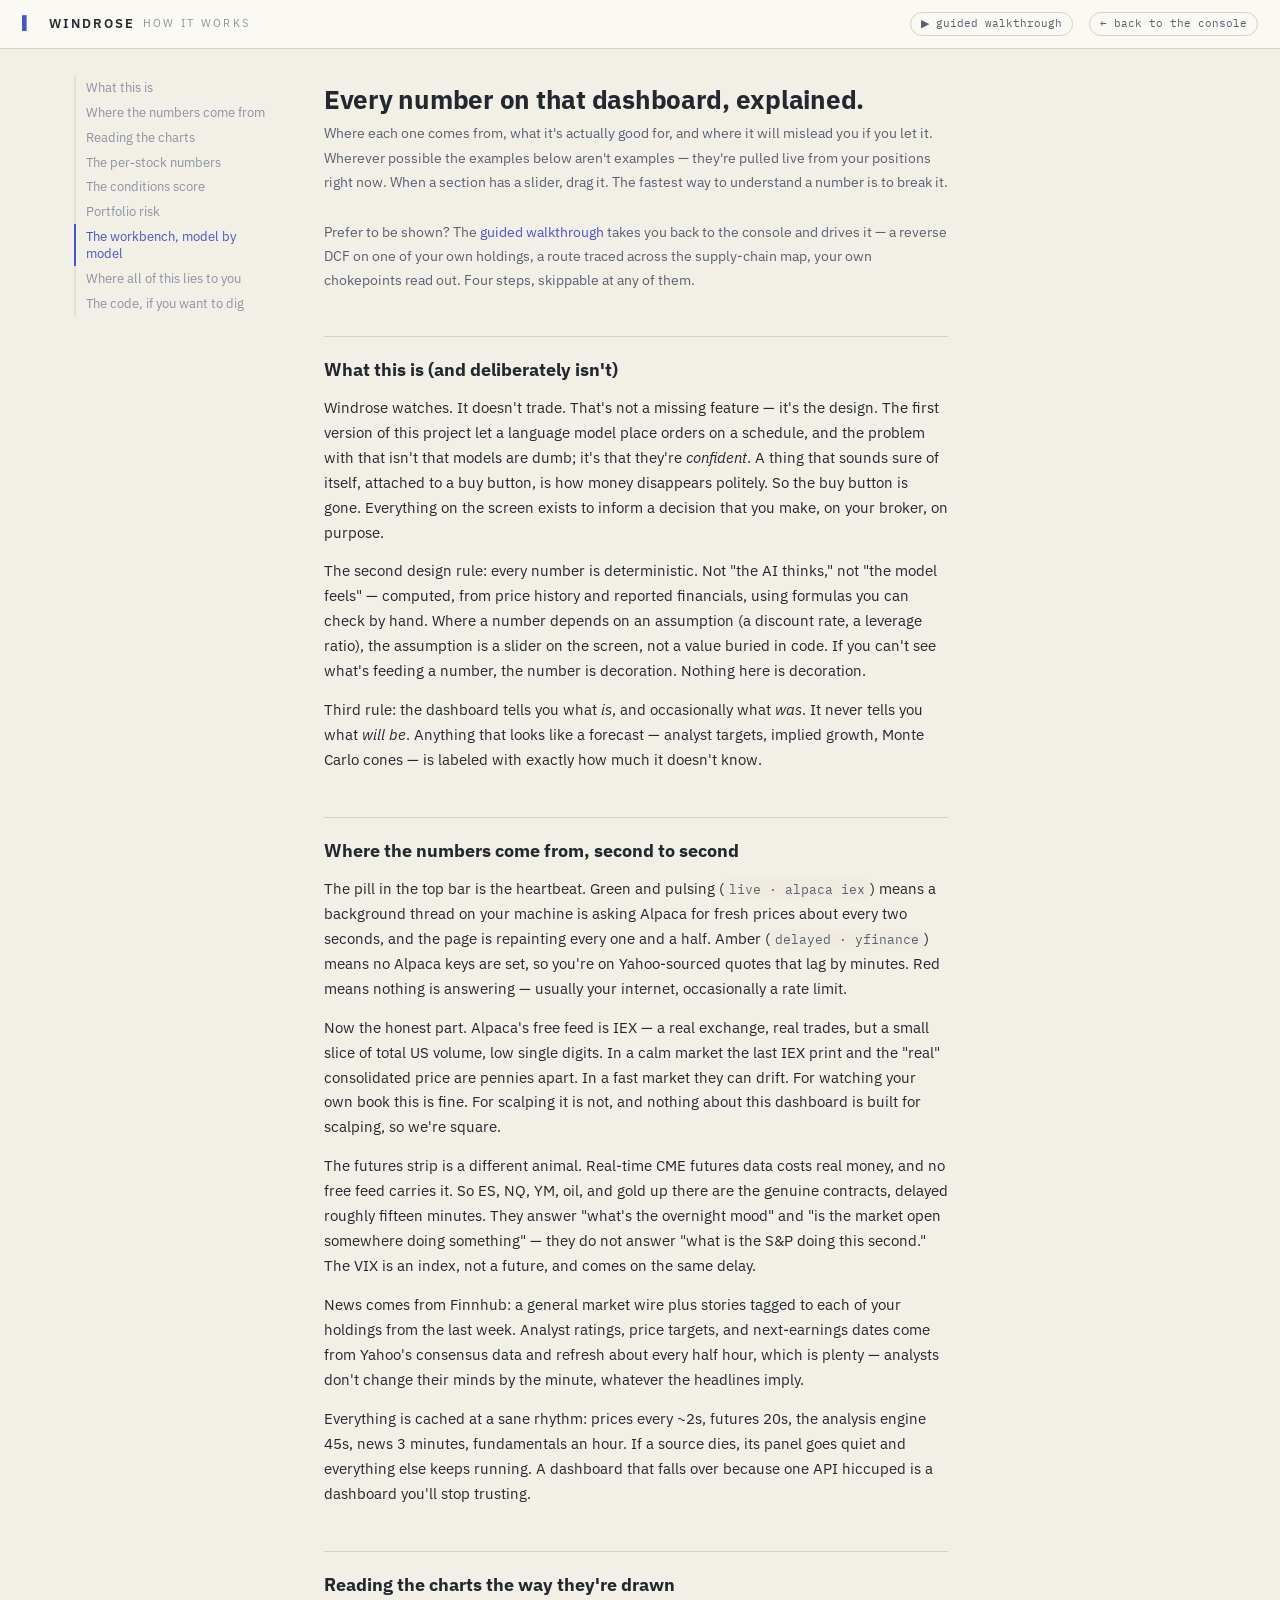
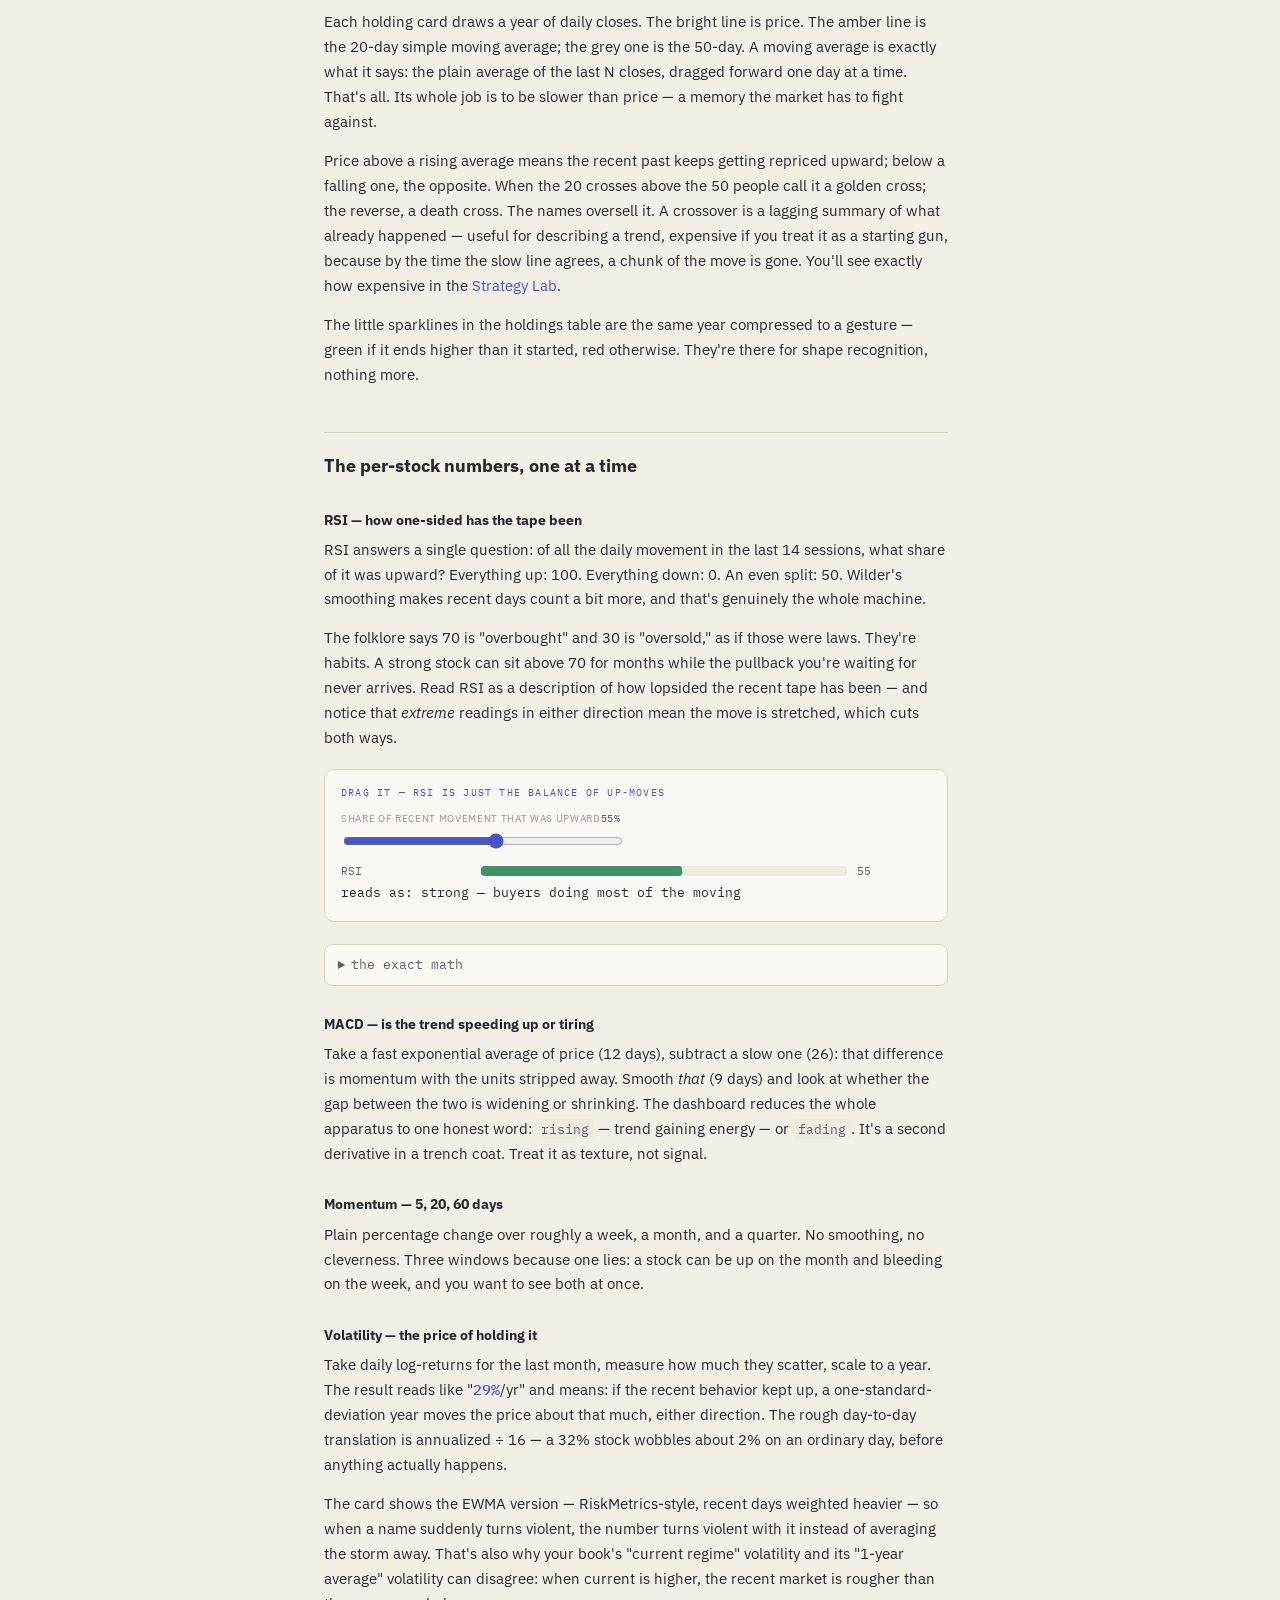
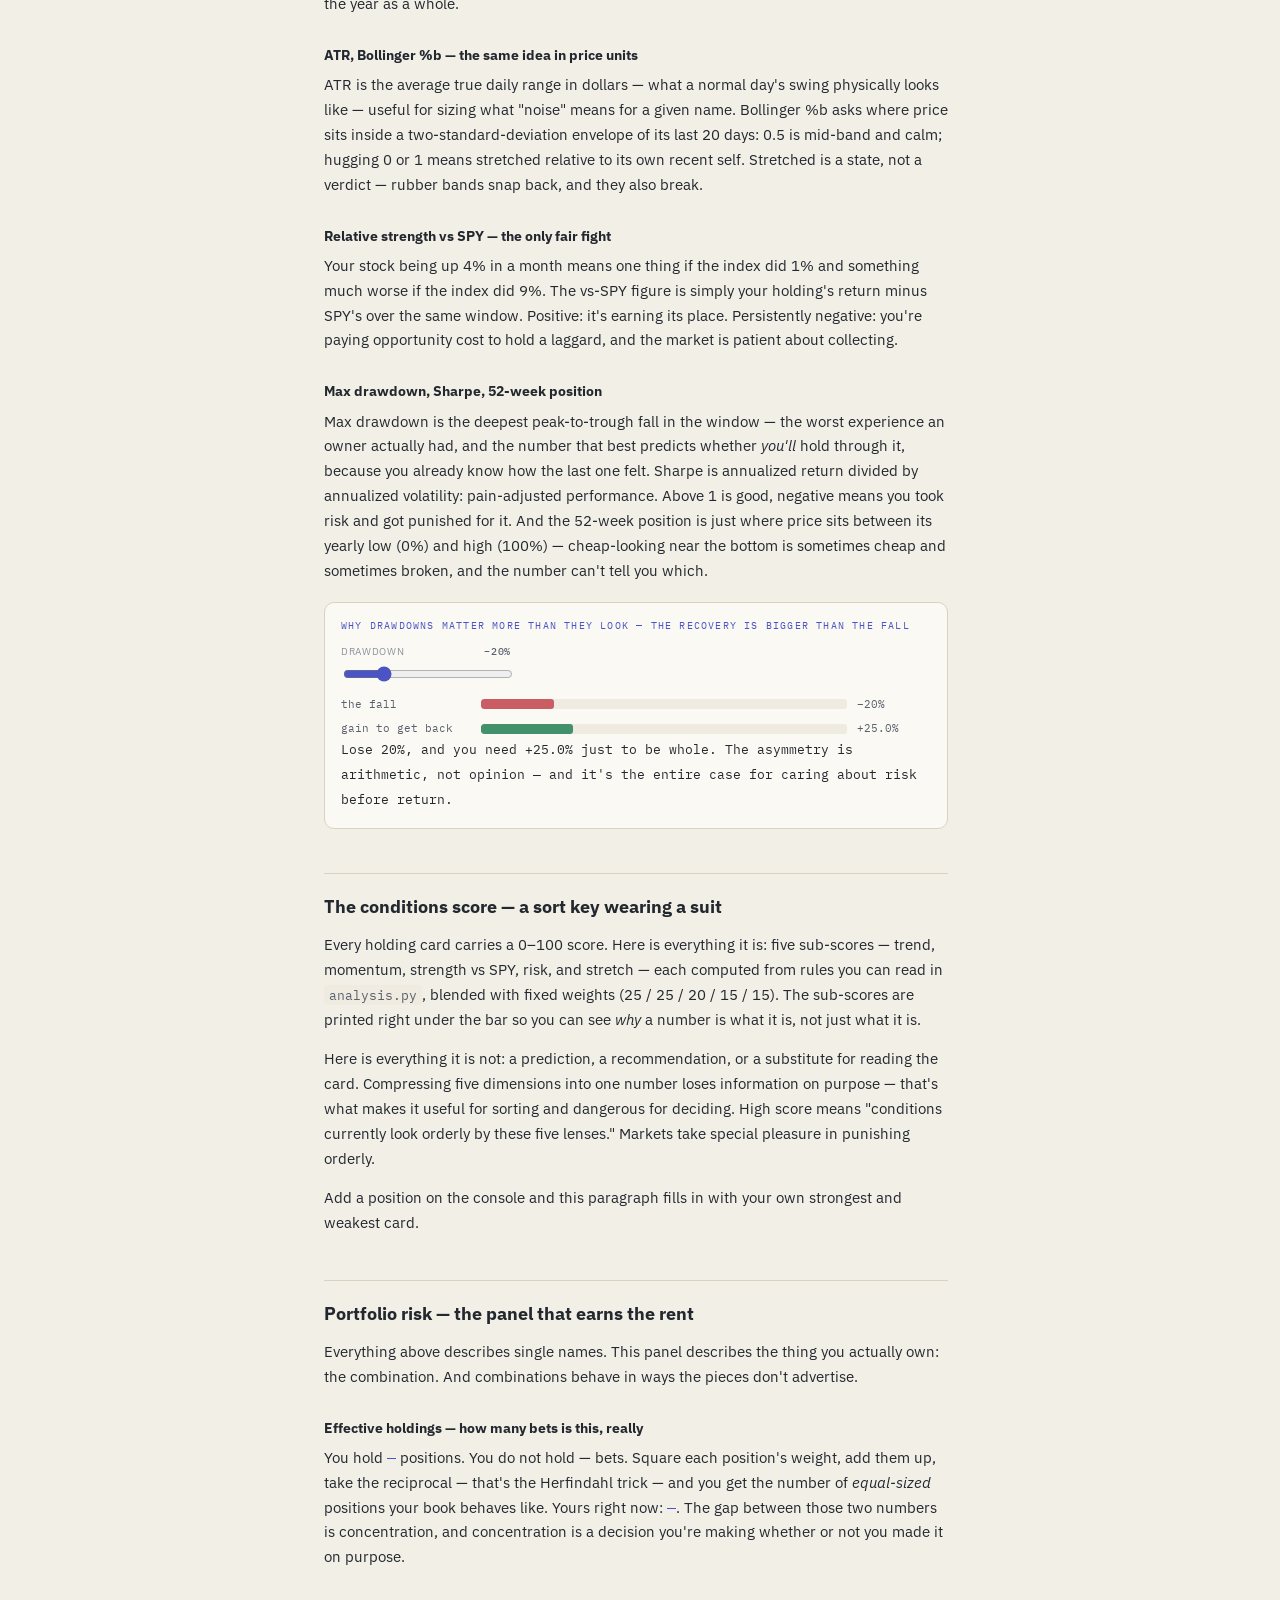
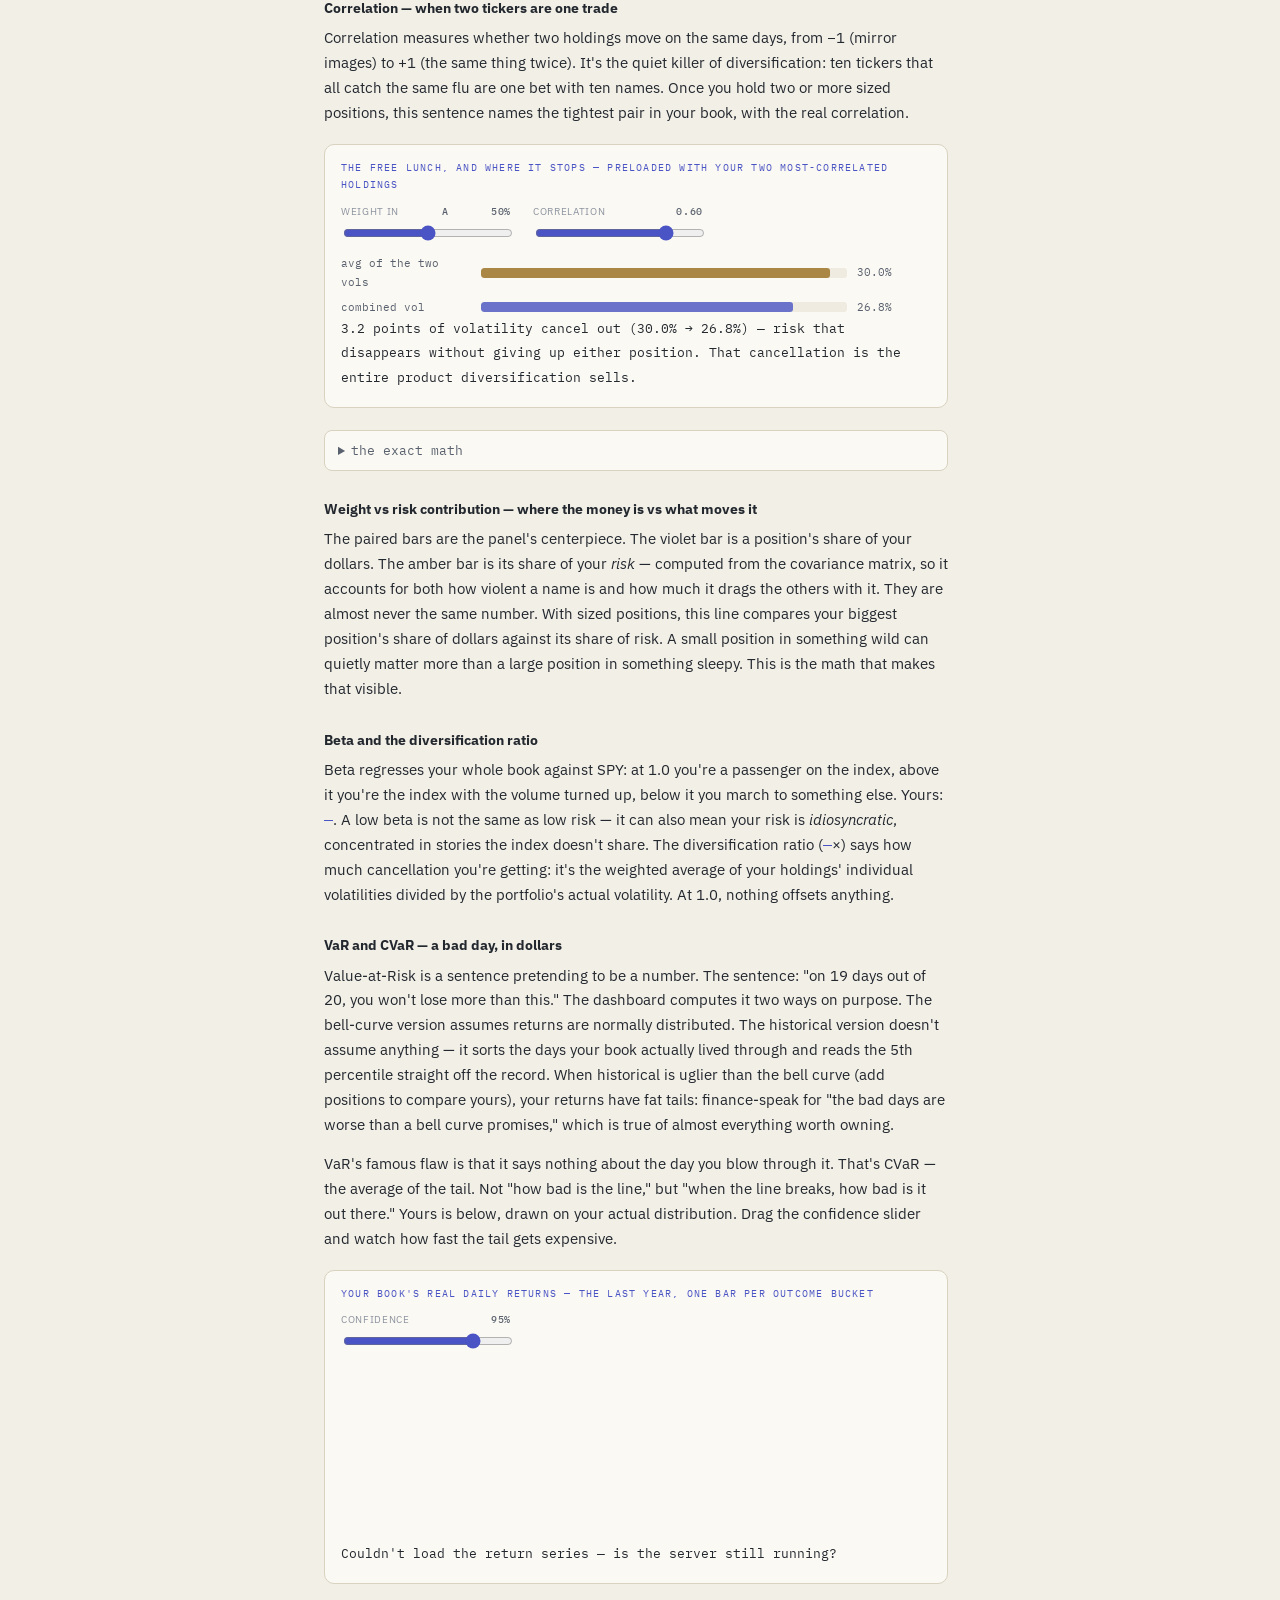
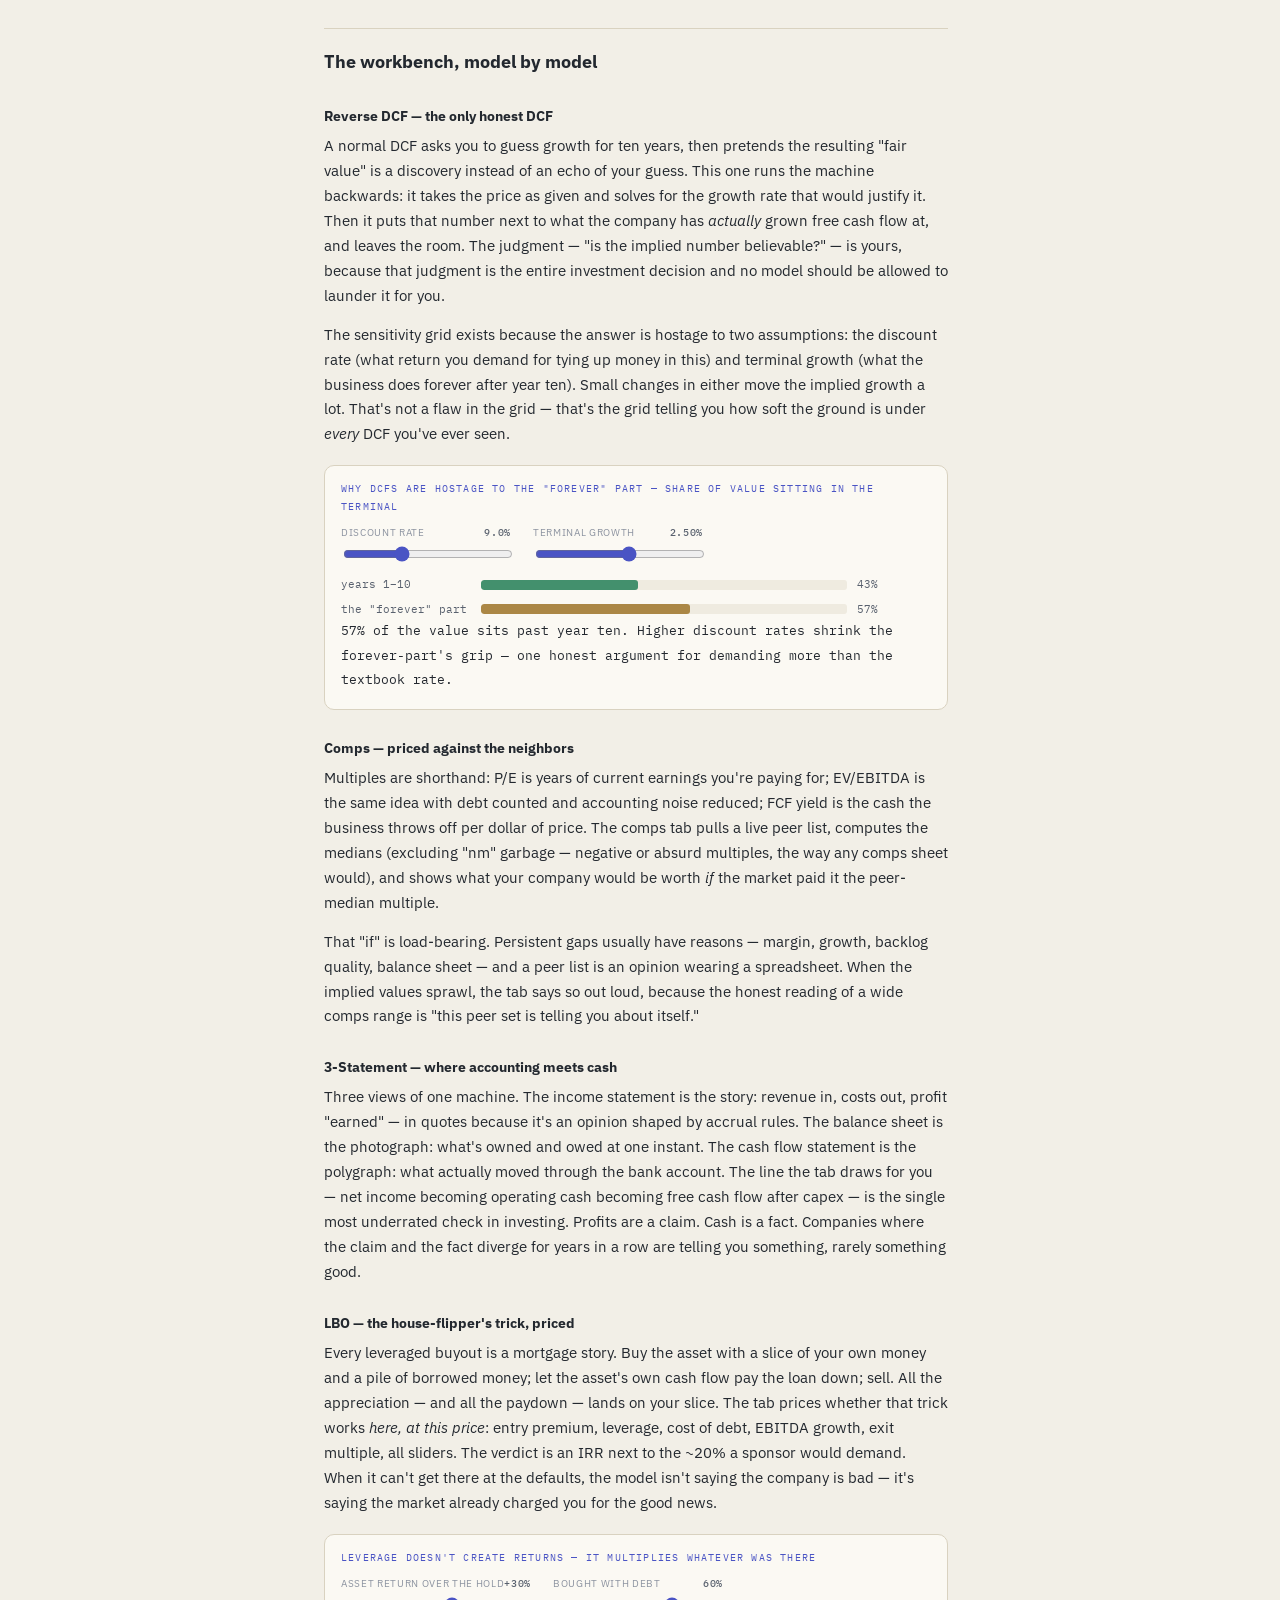
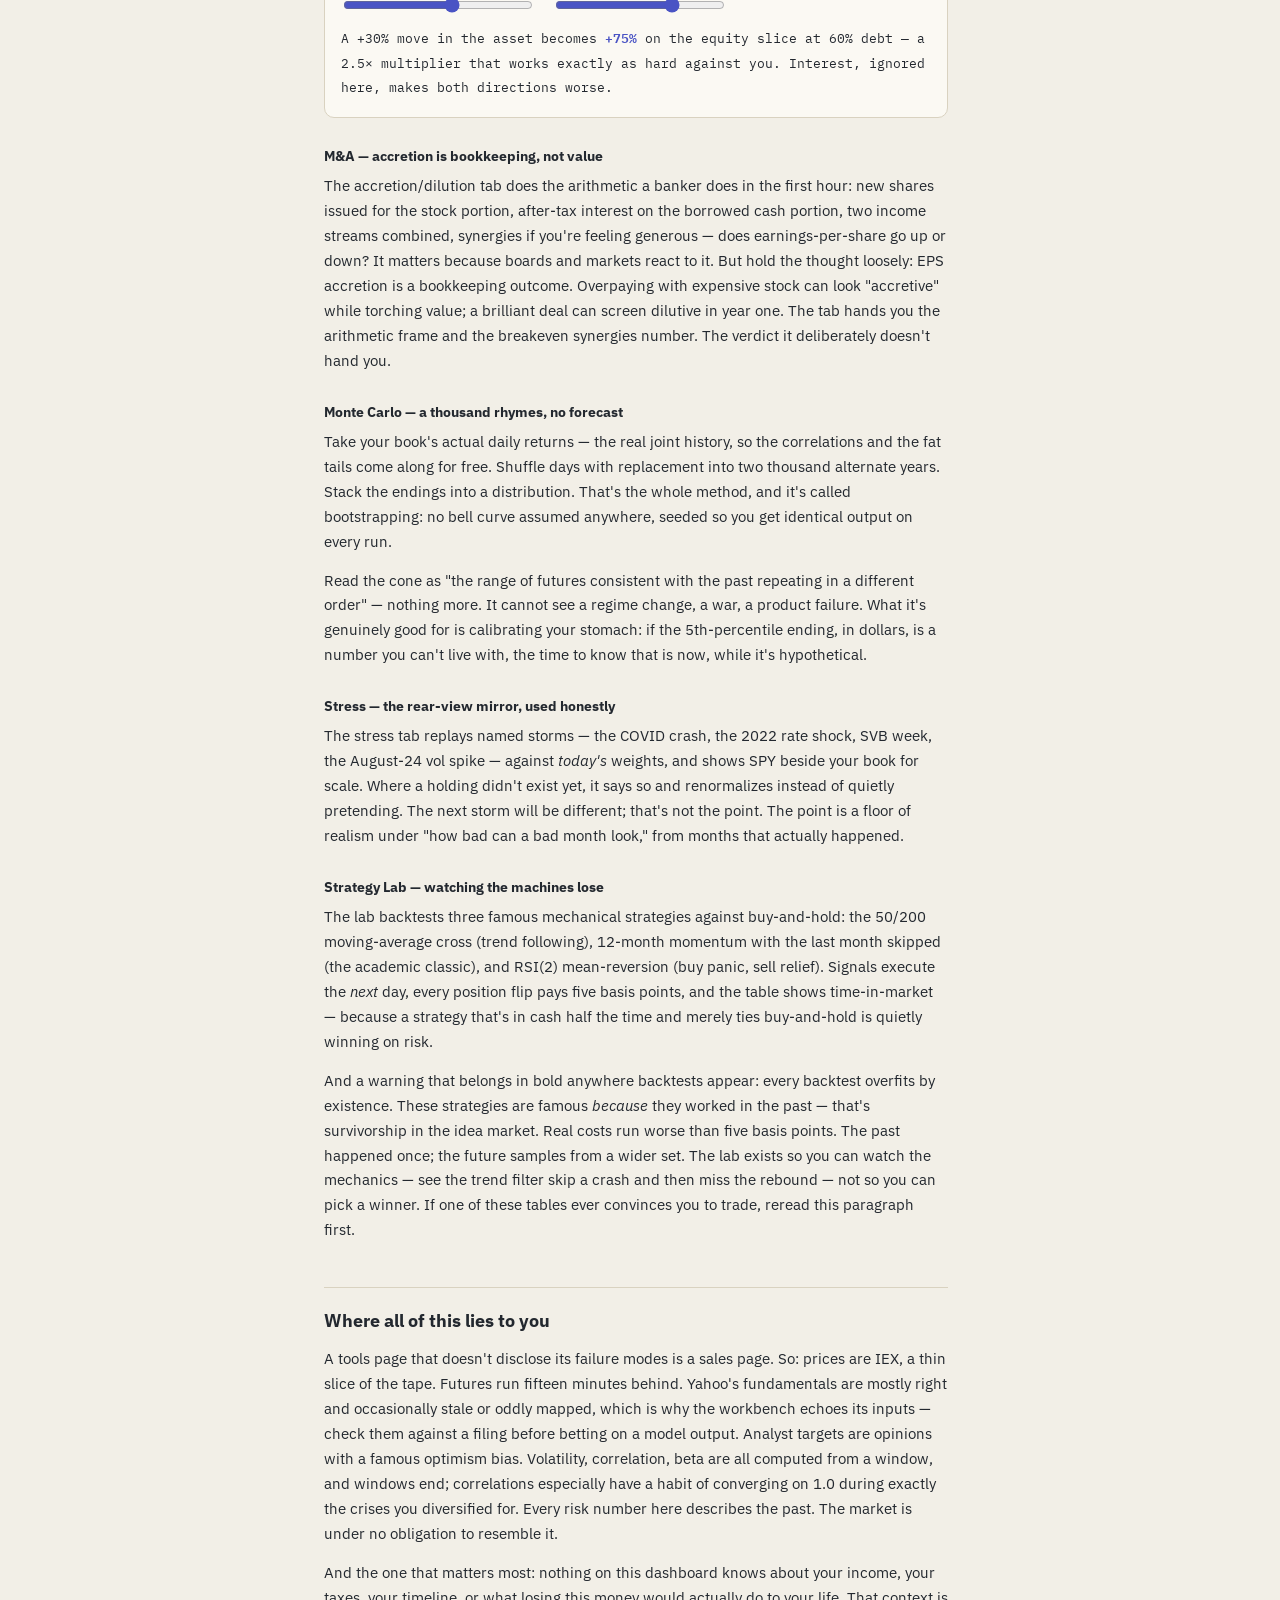
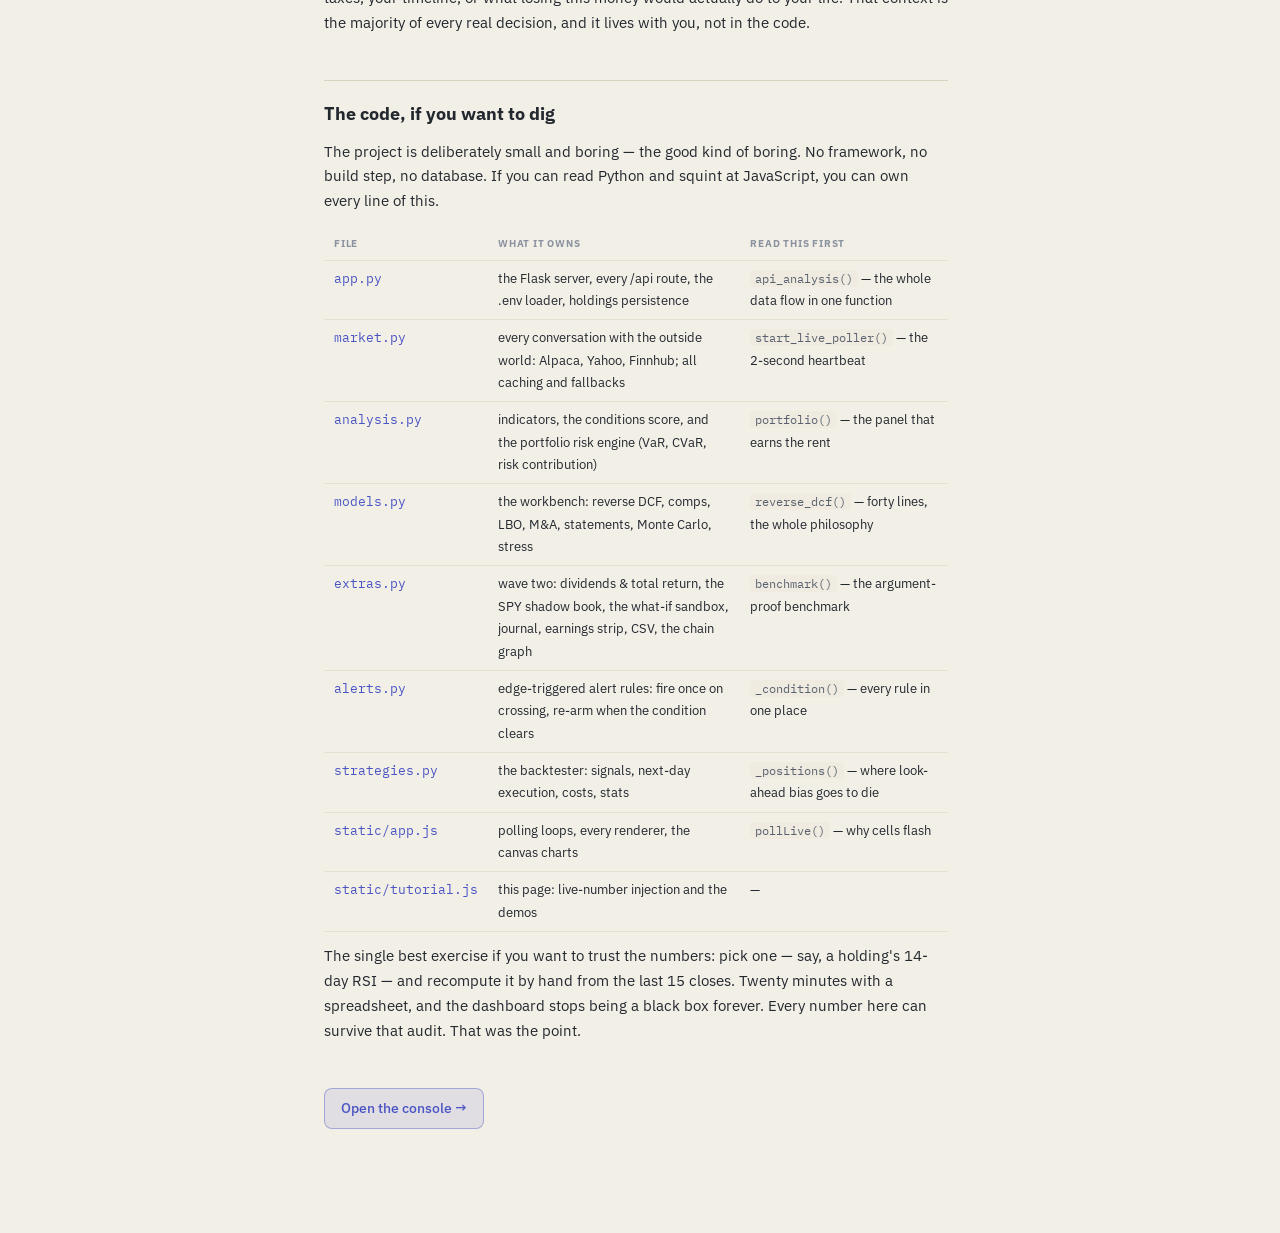
==== commit c0cd338a: "Advanced walkthrough, reportProblem fix, and the v5.3 frontend The frontend lands as one commit beca" ====
--- a/templates/tutorial.html
+++ b/templates/tutorial.html
@@ -15,6 +15,7 @@
 <header class="topbar">
   <div class="brand"><span class="mark">▌</span> WINDROSE <span class="sub">HOW IT WORKS</span></div>
   <div class="spacer"></div>
+  <a class="learnlink" href="/?walk=1" title="runs the models on your own book, step by step">▶ guided walkthrough</a>
   <a class="learnlink" href="/">← back to the console</a>
 </header>
 
@@ -45,6 +46,10 @@
     <p class="sub">Where each one comes from, what it's actually good for, and where it will mislead you if you let it.
     Wherever possible the examples below aren't examples — they're pulled live from your positions right now.
     When a section has a slider, drag it. The fastest way to understand a number is to break it.</p>
+
+    <p class="sub">Prefer to be shown? The <a href="/?walk=1">guided walkthrough</a> takes you back to the console and
+    drives it — a reverse DCF on one of your own holdings, a route traced across the supply-chain map, your own
+    chokepoints read out. Four steps, skippable at any of them.</p>
 
     <h2 id="what">What this is (and deliberately isn't)</h2>
 
--- a/static/style.css
+++ b/static/style.css
@@ -617,6 +617,13 @@
   font-size: 12.5px; padding: 6px 13px; border-radius: 7px; cursor: pointer; }
 #tourcard button.ghost { background: none; border-color: var(--line); color: var(--text-dim); }
 
+/* the advanced walkthrough reuses the tour chrome, but it quotes real numbers
+   back and needs the room to do it */
+#tourcard.walk { width: 430px; }
+#tourcard.walk p { max-height: 46vh; overflow-y: auto; }
+#tourcard.walk .mono { font-family: var(--mono); font-size: 12px; color: var(--text); }
+#tourcard.walk .walkwait { color: var(--text-dim); font-style: italic; }
+
 .chaincanvas.max { height: 86vh !important; }
 #chainmax.on { color: var(--accent); border-color: var(--accent); background: var(--accent-dim); }
 
@@ -824,3 +831,182 @@
 #modepill.simple { color: var(--up); border-color: var(--up); }
 /* the plain-language narrative is the simple-mode counterpart of .advonly */
 body[data-mode="advanced"] .simpleonly { display: none !important; }
+
+/* update available — quiet until it matters */
+.updpill { color: var(--accent) !important; border-color: var(--accent) !important;
+  background: var(--accent-dim) !important; text-decoration: none; }
+
+.nothint { font-size: 12px; line-height: 1.5; color: var(--text-2);
+  border-left: 2px solid var(--accent); padding: 8px 12px; margin: 10px 0; }
+
+/* ---- solo mode: one panel, full window ---------------------------------- */
+.solobtn { background: none; border: 0; color: var(--text-dim); cursor: pointer;
+  font-size: 13px; padding: 0 4px; margin-left: 6px; line-height: 1; }
+.solobtn:hover { color: var(--accent); }
+h2 .solobtn { float: right; }
+
+#solobar { position: sticky; top: 0; z-index: 40; display: flex; align-items: center;
+  gap: 12px; padding: 7px 14px; background: var(--panel); border-bottom: 1px solid var(--line); }
+#solobar .soloback { background: var(--accent-dim); color: var(--accent);
+  border: 1px solid var(--accent); font-size: 12px; padding: 5px 12px;
+  border-radius: 14px; cursor: pointer; }
+#solobar .solowhat { font-family: var(--mono); font-size: 12px; color: var(--text);
+  text-transform: uppercase; letter-spacing: .07em; }
+#solobar .solohint { font-size: 11px; color: var(--text-dim); margin-left: auto; }
+
+body.solo .stickyhead,
+body.solo .panel:not(.soloed),
+body.solo .zone:empty { display: none !important; }
+body.solo .layoutgrid { grid-template-columns: 1fr !important; }
+body.solo .zone { display: contents; }
+body.solo .panel.soloed { margin: 0; border-radius: 0; border-left: 0; border-right: 0;
+  min-height: calc(100vh - 42px); }
+body.solo .wrap, body.solo .layout { padding: 0 !important; max-width: none !important; }
+body.solo .panel.soloed .chaincanvas { height: calc(100vh - 210px) !important; }
+@media (max-width: 760px) { #solobar .solohint { display: none; } }
+
+/* Alerts are only as reliable as the process behind them — say so plainly. */
+.alertcaveat { font-size: 11.5px; line-height: 1.5; color: var(--text-dim);
+  border-left: 2px solid var(--line); padding: 6px 11px; margin: 10px 0 4px; }
+.alertcaveat b { color: var(--text-2); font-weight: 500; }
+
+/* ---- chokepoints: what the book rests on -------------------------------- */
+.cpsect { font-size: 12.5px; line-height: 1.55; color: var(--text-2); margin: 14px 0 8px; }
+.cpsect:first-child { margin-top: 2px; }
+.cpsect b { color: var(--text); font-weight: 600; }
+.cptable { width: 100%; border-collapse: collapse; }
+.cptable td { padding: 5px 8px; border-bottom: 1px solid var(--line-soft); vertical-align: middle; }
+.cptable tr:last-child td { border-bottom: none; }
+.cplabel { font-size: 11px; color: var(--text-dim); margin-top: 1px; }
+.cpbarcell { width: 34%; }
+.cpbar { height: 7px; border-radius: 4px; background: var(--accent); opacity: .75; }
+.cpwho { font-family: var(--mono); font-size: 11px; color: var(--text-2); }
+.cpwho .hp { color: var(--text-dim); font-size: 9px; vertical-align: super; margin-left: 1px; }
+.ownedtag { font-family: var(--mono); font-size: 9px; text-transform: uppercase;
+  letter-spacing: .06em; color: var(--accent); border: 1px solid var(--accent);
+  border-radius: 8px; padding: 0 5px; }
+.cpnote { font-size: 11px; line-height: 1.55; color: var(--text-dim); margin-top: 12px; }
+
+/* ---- setup wizard ------------------------------------------------------- */
+.wnav { display: flex; align-items: center; gap: 10px; margin-top: 20px; }
+.wdots { display: flex; gap: 6px; margin-right: auto; }
+.wdot { width: 7px; height: 7px; border-radius: 50%; background: var(--line); }
+.wdot.done { background: var(--text-dim); }
+.wdot.on { background: var(--accent); transform: scale(1.25); }
+.wnext { background: var(--accent); color: var(--ink); border: 0; font-size: 13.5px;
+  font-weight: 600; padding: 10px 20px; border-radius: 9px; cursor: pointer; }
+.wghost { background: none; color: var(--text-dim); border: 1px solid var(--line);
+  font-size: 13px; padding: 9px 15px; border-radius: 9px; cursor: pointer; }
+.wghost:hover { color: var(--text-2); border-color: var(--line-soft); }
+
+.keyrow { border: 1px solid var(--line); border-radius: 11px; padding: 13px 15px; margin: 12px 0; }
+.keyhead { font-size: 13px; color: var(--text-2); margin-bottom: 9px; }
+.keyhead b { color: var(--text); }
+.keyhead a { color: var(--accent); text-decoration: none; margin-left: 6px; font-size: 12px; }
+.keyfields { display: flex; gap: 8px; flex-wrap: wrap; }
+.keyfields input { flex: 1 1 180px; min-width: 0; background: var(--panel-2);
+  border: 1px solid var(--line); color: var(--text); font-family: var(--mono);
+  font-size: 13px; padding: 9px 11px; border-radius: 8px; }
+.keyfields input:focus { outline: none; border-color: var(--accent); }
+.wtest { background: var(--accent-dim); color: var(--accent); border: 1px solid var(--accent);
+  font-size: 12.5px; padding: 9px 16px; border-radius: 8px; cursor: pointer; flex: 0 0 auto; }
+.keyresult { font-family: var(--mono); font-size: 11.5px; margin-top: 8px; min-height: 14px; }
+.keyresult.good { color: var(--up); }
+.keyresult.bad { color: var(--down); }
+.keyresult.testing { color: var(--text-dim); }
+.wfine { font-size: 11.5px; line-height: 1.55; color: var(--text-dim); margin-top: 14px; }
+.wlist { margin: 4px 0 0; padding-left: 18px; }
+.wlist li { font-size: 13px; line-height: 1.6; color: var(--text-2); margin-bottom: 9px; }
+.wlist b { color: var(--text); }
+@media (max-width: 760px) {
+  .keyfields { flex-direction: column; }
+  .wnav { flex-wrap: wrap; }
+}
+
+/* ==========================================================================
+   THEMES
+   An investing console is stared at for an hour at a time, so these are about
+   legibility before looks. Every pairing below is contrast-checked.
+   ========================================================================== */
+
+/* Midnight — cool deep navy. Lower blue-light glare than graphite for evenings. */
+html[data-theme="midnight"] {
+  --ink: #070B14; --panel: #0D1424; --panel-2: #121B2F;
+  --line: #1E2A42; --line-soft: #162135;
+  --text: #E4ECF8; --text-2: #93A3BE; --text-dim: #55647E;
+  --up: #3FBF8F; --up-bg: rgba(63,191,143,.14);
+  --down: #E3606B; --down-bg: rgba(227,96,107,.14);
+  --accent: #5B9BFF; --accent-dim: rgba(91,155,255,.15);
+  --warn: #D7A94B; --warn-bg: rgba(215,169,75,.12);
+}
+html[data-theme="midnight"] .topbar { background: linear-gradient(180deg, #0C1322, #090F1B); }
+
+/* Terminal — the old trading-floor look. Phosphor on black, mono-forward. */
+html[data-theme="terminal"] {
+  --ink: #000000; --panel: #070907; --panel-2: #0C110C;
+  --line: #172117; --line-soft: #101810;
+  --text: #C8F5C8; --text-2: #7FC98A; --text-dim: #4A7A52;
+  --up: #46E08A; --up-bg: rgba(70,224,138,.14);
+  --down: #FF6B5E; --down-bg: rgba(255,107,94,.14);
+  --accent: #46E08A; --accent-dim: rgba(70,224,138,.14);
+  --warn: #E8C15A; --warn-bg: rgba(232,193,90,.12);
+}
+html[data-theme="terminal"] .topbar { background: #050705; }
+html[data-theme="terminal"] body, html[data-theme="terminal"] .panel { font-family: var(--mono); }
+html[data-theme="terminal"] h2 { letter-spacing: .12em; }
+
+/* Sepia — warm light. Stark white is punishing over long reading sessions. */
+html[data-theme="sepia"] {
+  --ink: #F4EDE0; --panel: #FBF6EC; --panel-2: #F1E8D8;
+  --line: #DCCEB6; --line-soft: #E8DCC8;
+  --text: #2E2823; --text-2: #6B5F50; --text-dim: #9A8B77;
+  --up: #2E7D52; --up-bg: rgba(46,125,82,.12);
+  --down: #B4404A; --down-bg: rgba(180,64,74,.12);
+  --accent: #A8541C; --accent-dim: rgba(168,84,28,.12);
+  --warn: #8A6516; --warn-bg: rgba(138,101,22,.12);
+}
+html[data-theme="sepia"] .topbar { background: #F8F1E4; }
+html[data-theme="sepia"] .card, html[data-theme="sepia"] .scard { box-shadow: 0 1px 3px rgba(46,40,35,.07); }
+
+/* High contrast — for low vision, glare, or a screen in direct sunlight.
+   Pure black and white, heavier borders, no low-contrast dim text. */
+html[data-theme="contrast"] {
+  --ink: #000000; --panel: #0A0A0A; --panel-2: #141414;
+  --line: #5A5A5A; --line-soft: #3A3A3A;
+  --text: #FFFFFF; --text-2: #E0E0E0; --text-dim: #B8B8B8;
+  --up: #4DE38A; --up-bg: rgba(77,227,138,.20);
+  --down: #FF7A7A; --down-bg: rgba(255,122,122,.20);
+  --accent: #FFC24D; --accent-dim: rgba(255,194,77,.22);
+  --warn: #FFD966; --warn-bg: rgba(255,217,102,.18);
+}
+html[data-theme="contrast"] .panel { border-width: 2px; }
+html[data-theme="contrast"] .topbar { background: #000; border-bottom: 2px solid var(--line); }
+html[data-theme="contrast"] .meta, html[data-theme="contrast"] .lede { color: var(--text-2); }
+
+/* --------------------------------------------------------------------------
+   Colour-blind safe gains and losses.
+   Roughly one man in twelve cannot reliably separate red from green, and in
+   this app that pairing carries the meaning. This swaps them for blue/orange,
+   which stays distinguishable under every common form of colour blindness.
+   Independent of the theme — it works with all of them.
+   -------------------------------------------------------------------------- */
+html[data-cbsafe="1"] {
+  --up: #3D8FD9; --up-bg: rgba(61,143,217,.16);
+  --down: #E08214; --down-bg: rgba(224,130,20,.16);
+}
+html[data-cbsafe="1"][data-theme="sepia"],
+html[data-cbsafe="1"][data-theme="paper"] {
+  --up: #1F6FB8; --up-bg: rgba(31,111,184,.13);
+  --down: #B3620A; --down-bg: rgba(179,98,10,.13);
+}
+
+/* presets + colourblind row */
+.setrow.col { display: block; }
+.presets { display: grid; grid-template-columns: repeat(auto-fit, minmax(168px, 1fr));
+  gap: 9px; margin-top: 11px; }
+.presetcard { text-align: left; background: var(--panel-2); border: 1px solid var(--line);
+  border-radius: 10px; padding: 11px 13px; cursor: pointer; display: block; }
+.presetcard:hover { border-color: var(--accent); }
+.presetcard.on { border-color: var(--accent); background: var(--accent-dim); }
+.presetcard .pt { display: block; font-size: 13px; font-weight: 600; color: var(--text); margin-bottom: 3px; }
+.presetcard .pb { display: block; font-size: 11.5px; line-height: 1.45; color: var(--text-dim); }
